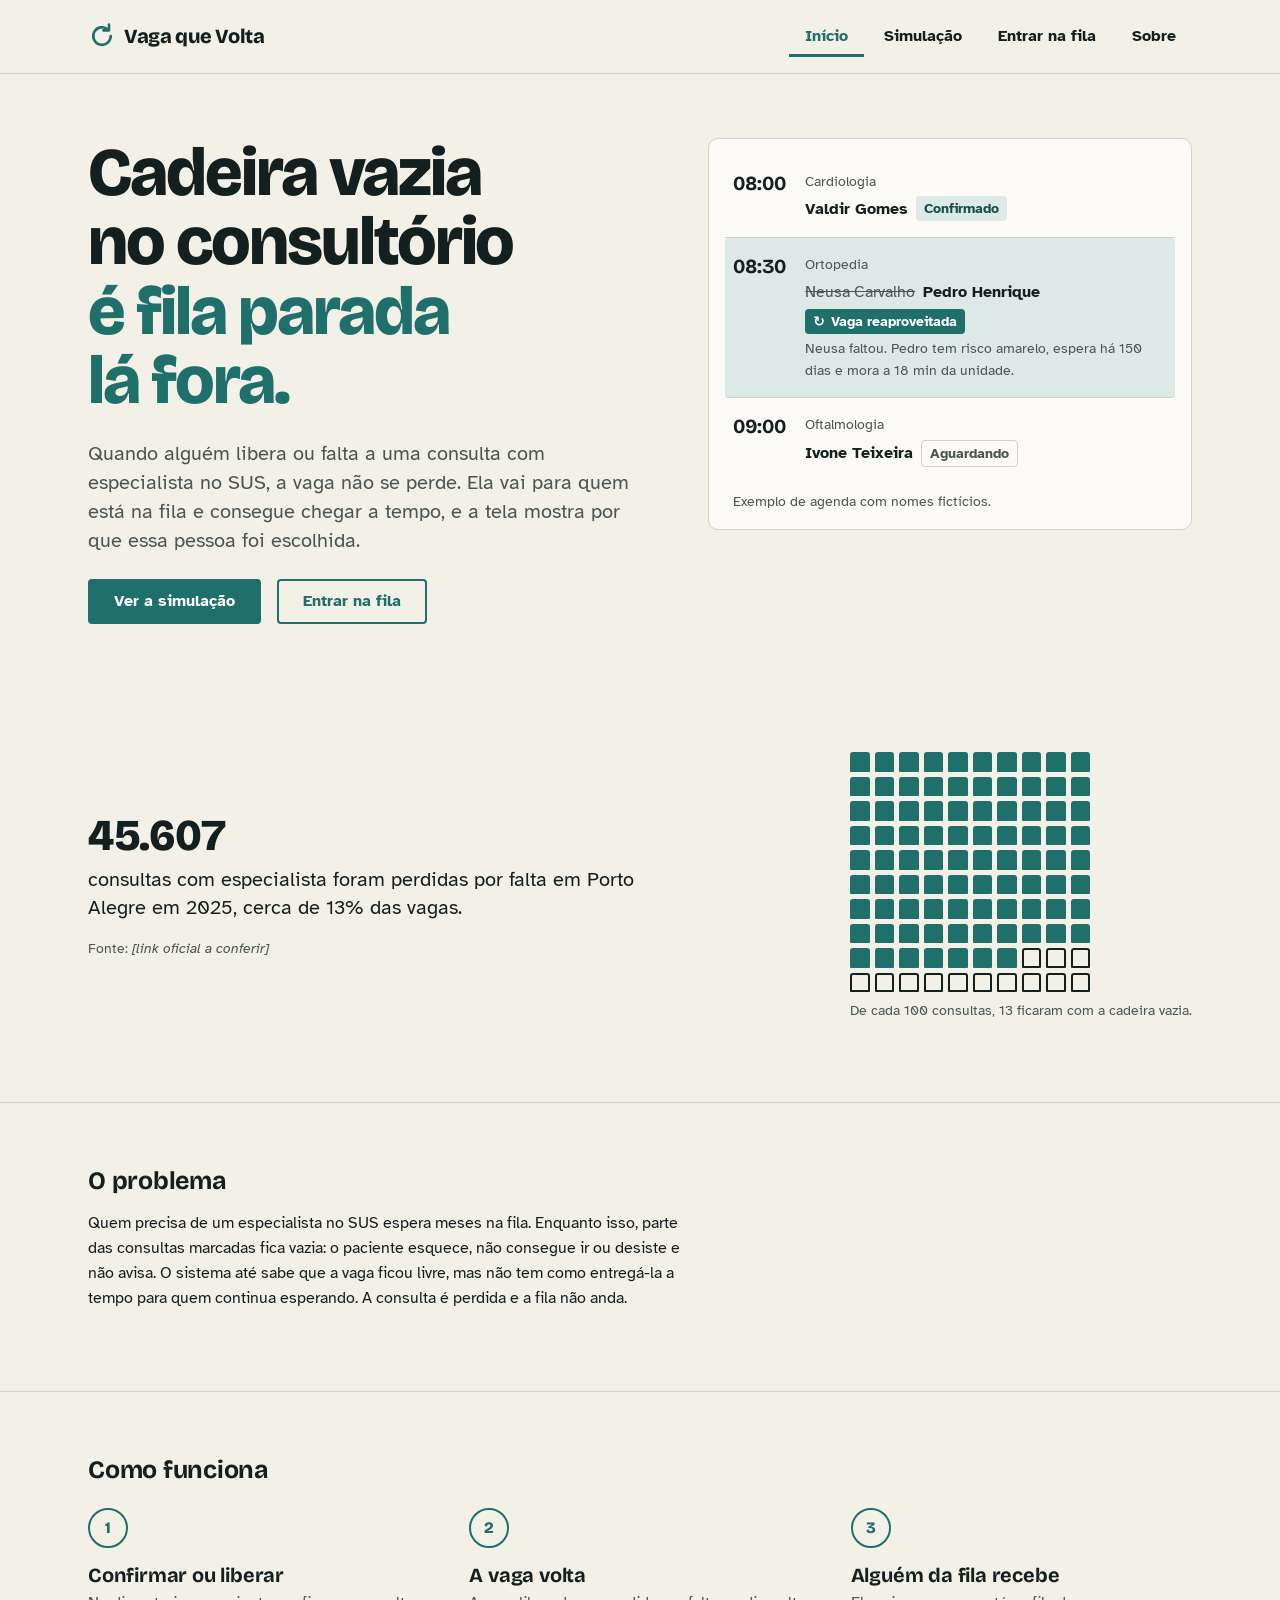
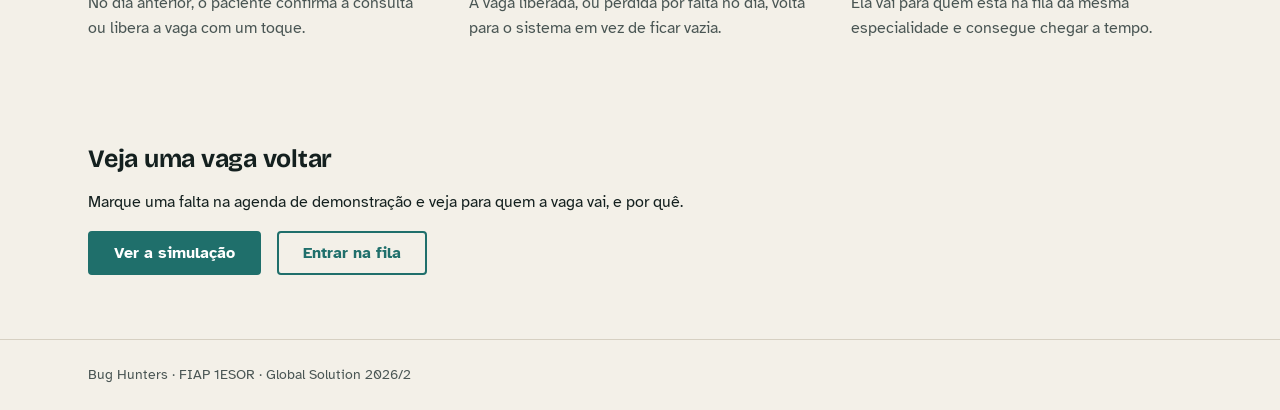
==== index.html @ 202838a9 "feat: base com 4 páginas, menu e CSS Co-Authored-By: Claude Opus 5.5 <noreply@anthropic.com>" ====
<!DOCTYPE html>
<html lang="pt-BR">
<head>
  <meta charset="UTF-8">
  <meta name="viewport" content="width=device-width, initial-scale=1">
  <title>Vaga que Volta: a consulta perdida vai para quem está na fila</title>
  <meta name="description" content="Quando um paciente do SUS libera ou falta a uma consulta com especialista, a vaga vai para quem está na fila e consegue chegar a tempo.">
  <link rel="preconnect" href="https://fonts.googleapis.com">
  <link rel="preconnect" href="https://fonts.gstatic.com" crossorigin>
  <link href="https://fonts.googleapis.com/css2?family=Atkinson+Hyperlegible:ital,wght@0,400;0,700;1,400&family=Bricolage+Grotesque:opsz,wght@12..96,700;12..96,800&display=swap" rel="stylesheet">
  <link rel="stylesheet" href="css/style.css">
</head>
<body>
  <a class="pular" href="#conteudo">Pular para o conteúdo</a>

  <header class="topo">
    <div class="container">
      <a class="marca" href="index.html">
        <svg viewBox="0 0 32 32" fill="none" stroke="currentColor" stroke-width="3" stroke-linecap="round" stroke-linejoin="round" aria-hidden="true" focusable="false"><path d="M26 16a10 10 0 1 1-3-7.1"/><path d="M24 3v6.5h-6.5"/></svg>
        Vaga que Volta
      </a>
      <nav class="menu" aria-label="Principal">
        <ul>
          <li><a href="index.html" aria-current="page">Início</a></li>
          <li><a href="simulacao.html">Simulação</a></li>
          <li><a href="fila.html">Entrar na fila</a></li>
          <li><a href="sobre.html">Sobre</a></li>
        </ul>
      </nav>
    </div>
  </header>

  <main id="conteudo">
    <section class="hero" aria-labelledby="titulo-hero">
      <div class="container">
        <div>
          <h1 class="hero-titulo" id="titulo-hero">
            <span>Cadeira vazia no consultório</span>
            <span>é fila parada lá fora.</span>
          </h1>
          <p class="hero-texto">Quando alguém libera ou falta a uma consulta com especialista no SUS, a vaga não se perde. Ela vai para quem está na fila e consegue chegar a tempo, e a tela mostra por que essa pessoa foi escolhida.</p>
          <div class="acoes">
            <a class="botao" href="simulacao.html">Ver a simulação</a>
            <a class="botao botao--secundario" href="fila.html">Entrar na fila</a>
          </div>
        </div>

        <figure class="agenda-exemplo" aria-labelledby="legenda-agenda">
          <ol>
            <li class="horario">
              <span class="horario-hora">08:00</span>
              <span class="horario-detalhe">
                <span class="horario-especialidade">Cardiologia</span>
                <span class="horario-paciente">Valdir Gomes</span>
                <span class="selo selo--confirmado">Confirmado</span>
              </span>
            </li>
            <li class="horario horario--troca">
              <span class="horario-hora">08:30</span>
              <span class="horario-detalhe">
                <span class="horario-especialidade">Ortopedia</span>
                <span class="horario-paciente horario-antes">Neusa Carvalho</span>
                <span class="horario-paciente horario-novo">Pedro Henrique</span>
                <span class="selo selo--reaproveitado"><span aria-hidden="true">↻</span> Vaga reaproveitada</span>
              </span>
              <p class="horario-motivo">Neusa faltou. Pedro tem risco amarelo, espera há 150 dias e mora a 18 min da unidade.</p>
            </li>
            <li class="horario">
              <span class="horario-hora">09:00</span>
              <span class="horario-detalhe">
                <span class="horario-especialidade">Oftalmologia</span>
                <span class="horario-paciente">Ivone Teixeira</span>
                <span class="selo selo--aguardando">Aguardando</span>
              </span>
            </li>
          </ol>
          <figcaption id="legenda-agenda">Exemplo de agenda com nomes fictícios.</figcaption>
        </figure>
      </div>
    </section>

    <section class="secao" aria-labelledby="titulo-dado">
      <div class="container dado">
        <div>
          <h2 id="titulo-dado" class="sr-only">O dado</h2>
          <p class="dado-frase">
            <span class="dado-numero">45.607</span>
            consultas com especialista foram perdidas por falta em Porto Alegre em 2025, cerca de 13% das vagas.
          </p>
          <!-- TODO (Frente 2): trocar pelo link oficial conferido -->
          <p class="dado-fonte">Fonte: <span class="placeholder">[link oficial a conferir]</span></p>
        </div>
        <div>
          <div class="cadeiras" aria-hidden="true">
            <span></span><span></span><span></span><span></span><span></span><span></span><span></span><span></span><span></span><span></span>
            <span></span><span></span><span></span><span></span><span></span><span></span><span></span><span></span><span></span><span></span>
            <span></span><span></span><span></span><span></span><span></span><span></span><span></span><span></span><span></span><span></span>
            <span></span><span></span><span></span><span></span><span></span><span></span><span></span><span></span><span></span><span></span>
            <span></span><span></span><span></span><span></span><span></span><span></span><span></span><span></span><span></span><span></span>
            <span></span><span></span><span></span><span></span><span></span><span></span><span></span><span></span><span></span><span></span>
            <span></span><span></span><span></span><span></span><span></span><span></span><span></span><span></span><span></span><span></span>
            <span></span><span></span><span></span><span></span><span></span><span></span><span></span><span></span><span></span><span></span>
            <span></span><span></span><span></span><span></span><span></span><span></span><span></span><span></span><span></span><span></span>
            <span></span><span></span><span></span><span></span><span></span><span></span><span></span><span></span><span></span><span></span>
          </div>
          <p class="cadeiras-legenda">De cada 100 consultas, 13 ficaram com a cadeira vazia.</p>
        </div>
      </div>
    </section>

    <section class="secao" aria-labelledby="titulo-problema">
      <div class="container">
        <h2 id="titulo-problema">O problema</h2>
        <!-- Texto provisório: a Frente 2 envia a versão final -->
        <p>Quem precisa de um especialista no SUS espera meses na fila. Enquanto isso, parte das consultas marcadas fica vazia: o paciente esquece, não consegue ir ou desiste e não avisa. O sistema até sabe que a vaga ficou livre, mas não tem como entregá-la a tempo para quem continua esperando. A consulta é perdida e a fila não anda.</p>
      </div>
    </section>

    <section class="secao" aria-labelledby="titulo-como">
      <div class="container">
        <h2 id="titulo-como">Como funciona</h2>
        <ol class="passos">
          <li>
            <div>
              <h3>Confirmar ou liberar</h3>
              <p>No dia anterior, o paciente confirma a consulta ou libera a vaga com um toque.</p>
            </div>
          </li>
          <li>
            <div>
              <h3>A vaga volta</h3>
              <p>A vaga liberada, ou perdida por falta no dia, volta para o sistema em vez de ficar vazia.</p>
            </div>
          </li>
          <li>
            <div>
              <h3>Alguém da fila recebe</h3>
              <p>Ela vai para quem está na fila da mesma especialidade e consegue chegar a tempo.</p>
            </div>
          </li>
        </ol>
      </div>
    </section>

    <section class="chamada-final" aria-labelledby="titulo-chamada">
      <div class="container">
        <h2 id="titulo-chamada">Veja uma vaga voltar</h2>
        <p>Marque uma falta na agenda de demonstração e veja para quem a vaga vai, e por quê.</p>
        <div class="acoes">
          <a class="botao" href="simulacao.html">Ver a simulação</a>
          <a class="botao botao--secundario" href="fila.html">Entrar na fila</a>
        </div>
      </div>
    </section>
  </main>

  <footer class="rodape">
    <div class="container">
      <p>Bug Hunters · FIAP 1ESOR · Global Solution 2026/2</p>
    </div>
  </footer>
</body>
</html>
---- css/style.css ----
/* ==========================================================
   Vaga que Volta — estilos
   Mobile-first. Pontos de quebra: 768px e 1024px.
   Paleta: creme + verde (única cor de destaque) + quase preto.
   As únicas outras cores são os selos de risco do SUS.
   ========================================================== */

/* ---------- 1. Variáveis ---------- */
:root {
  /* Cores base */
  --cor-fundo: #F3F0E8;
  --cor-superficie: #FBFAF6;
  --cor-texto: #14201F;
  --cor-texto-suave: #4A5654;
  --cor-destaque: #1F6F6B;
  --cor-destaque-escuro: #164F4C;
  --cor-destaque-claro: #DCE9E6;
  --cor-linha: #D6D0C2;
  --cor-sobre-destaque: #FFFFFF;
  --cor-foco: #14201F;
  --cor-erro: #9A2A1C;

  /* Selos de risco (texto escuro sobre fundo claro, contraste > 7:1) */
  --risco-vermelho-fundo: #F6D6D1;
  --risco-vermelho-texto: #7A1A12;
  --risco-amarelo-fundo: #F5E4A3;
  --risco-amarelo-texto: #5A4300;
  --risco-verde-fundo: #D4EAD3;
  --risco-verde-texto: #1C4F27;
  --risco-azul-fundo: #D5E3F4;
  --risco-azul-texto: #173D6C;

  /* Tipografia */
  --fonte-texto: "Atkinson Hyperlegible", "Segoe UI", system-ui, sans-serif;
  --fonte-titulo: "Bricolage Grotesque", "Segoe UI", system-ui, sans-serif;
  --escala-fonte: 1; /* 1 · 1.15 · 1.3 (painel de acessibilidade, Etapa 4) */

  --texto-p: 1rem;
  --texto-m: 1.25rem;
  --texto-g: 1.5625rem;
  --texto-gg: 2.25rem;
  --texto-hero: 2.5rem;

  /* Espaçamento e forma */
  --esp-1: 0.25rem;
  --esp-2: 0.5rem;
  --esp-3: 1rem;
  --esp-4: 1.5rem;
  --esp-5: 2.5rem;
  --esp-6: 4rem;
  --raio-p: 4px;
  --raio-m: 10px;
  --largura-max: 72rem;
  --largura-texto: 38rem;
}

/* Alto contraste (ligado pelo painel de acessibilidade na Etapa 4) */
body.alto-contraste {
  --cor-fundo: #000000;
  --cor-superficie: #000000;
  --cor-texto: #FFFFFF;
  --cor-texto-suave: #FFFFFF;
  --cor-destaque: #FFE14D;
  --cor-destaque-escuro: #FFE14D;
  --cor-destaque-claro: #000000;
  --cor-linha: #FFFFFF;
  --cor-sobre-destaque: #000000;
  --cor-foco: #FFE14D;
  --cor-erro: #FF8A7A;

  --risco-vermelho-fundo: #000000;
  --risco-vermelho-texto: #FFFFFF;
  --risco-amarelo-fundo: #000000;
  --risco-amarelo-texto: #FFFFFF;
  --risco-verde-fundo: #000000;
  --risco-verde-texto: #FFFFFF;
  --risco-azul-fundo: #000000;
  --risco-azul-texto: #FFFFFF;
}

body.alto-contraste .selo,
body.alto-contraste .cartao,
body.alto-contraste .agenda-exemplo {
  border: 2px solid var(--cor-texto);
}

/* ---------- 2. Base ---------- */
*,
*::before,
*::after {
  box-sizing: border-box;
}

html {
  font-size: calc(100% * var(--escala-fonte));
  -webkit-text-size-adjust: 100%;
}

body {
  margin: 0;
  background: var(--cor-fundo);
  color: var(--cor-texto);
  font-family: var(--fonte-texto);
  font-size: var(--texto-p);
  line-height: 1.55;
  display: flex;
  flex-direction: column;
  min-height: 100vh;
}

main {
  flex: 1;
}

h1,
h2,
h3 {
  font-family: var(--fonte-titulo);
  font-weight: 700;
  line-height: 1.15;
  letter-spacing: -0.01em;
  margin: 0 0 var(--esp-3);
  text-wrap: balance;
}

h1 {
  font-size: var(--texto-gg);
}

h2 {
  font-size: var(--texto-g);
}

h3 {
  font-size: var(--texto-m);
}

p {
  margin: 0 0 var(--esp-3);
  max-width: var(--largura-texto);
}

a {
  color: var(--cor-destaque);
  text-decoration-thickness: 1px;
  text-underline-offset: 0.18em;
}

a:hover {
  color: var(--cor-destaque-escuro);
  text-decoration-thickness: 2px;
}

img,
svg {
  max-width: 100%;
  display: block;
}

/* Foco visível em tudo que é interativo */
:focus-visible {
  outline: 3px solid var(--cor-foco);
  outline-offset: 3px;
  border-radius: var(--raio-p);
}

.sr-only {
  position: absolute;
  width: 1px;
  height: 1px;
  padding: 0;
  margin: -1px;
  overflow: hidden;
  clip: rect(0, 0, 0, 0);
  white-space: nowrap;
  border: 0;
}

.container {
  width: 100%;
  max-width: var(--largura-max);
  margin: 0 auto;
  padding: 0 var(--esp-3);
}

/* ---------- 3. Pular para o conteúdo ---------- */
.pular {
  position: absolute;
  left: var(--esp-3);
  top: -4rem;
  z-index: 100;
  background: var(--cor-texto);
  color: var(--cor-fundo);
  padding: var(--esp-2) var(--esp-3);
  border-radius: var(--raio-p);
  font-weight: 700;
}

.pular:focus {
  top: var(--esp-3);
  color: var(--cor-fundo);
}

/* ---------- 4. Cabeçalho e menu ---------- */
.topo {
  border-bottom: 1px solid var(--cor-linha);
}

.topo .container {
  display: flex;
  flex-wrap: wrap;
  align-items: center;
  justify-content: space-between;
  gap: var(--esp-2) var(--esp-4);
  padding-top: var(--esp-3);
  padding-bottom: var(--esp-3);
}

.marca {
  display: inline-flex;
  align-items: center;
  gap: var(--esp-2);
  color: var(--cor-texto);
  text-decoration: none;
  font-family: var(--fonte-titulo);
  font-weight: 800;
  font-size: var(--texto-m);
  letter-spacing: -0.02em;
}

.marca:hover {
  color: var(--cor-texto);
}

.marca svg {
  width: 1.75rem;
  height: 1.75rem;
  color: var(--cor-destaque);
}

.menu {
  width: 100%;
}

.menu ul {
  list-style: none;
  margin: 0;
  padding: 0;
  display: flex;
  flex-wrap: wrap;
  justify-content: space-between;
  gap: var(--esp-1);
}

.menu a {
  display: block;
  padding: var(--esp-2) var(--esp-1);
  border-radius: var(--raio-p);
  color: var(--cor-texto);
  text-decoration: none;
  font-weight: 700;
}

.menu a:hover {
  background: var(--cor-destaque-claro);
  color: var(--cor-texto);
}

.menu a[aria-current="page"] {
  color: var(--cor-destaque);
  box-shadow: inset 0 -3px 0 var(--cor-destaque);
  border-radius: 0;
}

/* ---------- 5. Botões ---------- */
.botao {
  display: inline-flex;
  align-items: center;
  justify-content: center;
  gap: var(--esp-2);
  min-height: 2.75rem;
  padding: var(--esp-2) var(--esp-4);
  border: 2px solid var(--cor-destaque);
  border-radius: var(--raio-p);
  background: var(--cor-destaque);
  color: var(--cor-sobre-destaque);
  font: inherit;
  font-weight: 700;
  text-decoration: none;
  cursor: pointer;
}

.botao:hover {
  background: var(--cor-destaque-escuro);
  border-color: var(--cor-destaque-escuro);
  color: var(--cor-sobre-destaque);
  text-decoration: none;
}

.botao--secundario {
  background: transparent;
  color: var(--cor-destaque);
}

.botao--secundario:hover {
  background: var(--cor-destaque-claro);
  color: var(--cor-destaque-escuro);
}

.botao--pequeno {
  min-height: 2.25rem;
  padding: var(--esp-1) var(--esp-3);
  font-size: 0.9375rem;
}

.acoes {
  display: flex;
  flex-wrap: wrap;
  gap: var(--esp-3);
}

/* ---------- 6. Selos ---------- */
.selo {
  display: inline-flex;
  align-items: center;
  gap: 0.375rem;
  padding: 0.125rem var(--esp-2);
  border-radius: var(--raio-p);
  font-size: 0.875rem;
  font-weight: 700;
  line-height: 1.5;
  white-space: nowrap;
}

/* Ícone do selo: forma diferente por risco, para não depender da cor */
.selo-icone {
  font-size: 0.75em;
  line-height: 1;
}

.selo--vermelho {
  background: var(--risco-vermelho-fundo);
  color: var(--risco-vermelho-texto);
}

.selo--amarelo {
  background: var(--risco-amarelo-fundo);
  color: var(--risco-amarelo-texto);
}

.selo--verde {
  background: var(--risco-verde-fundo);
  color: var(--risco-verde-texto);
}

.selo--azul {
  background: var(--risco-azul-fundo);
  color: var(--risco-azul-texto);
}

/* Selos de status da agenda (usam só o verde e neutros) */
.selo--aguardando {
  border: 1px solid var(--cor-linha);
  color: var(--cor-texto-suave);
}

.selo--confirmado {
  background: var(--cor-destaque-claro);
  color: var(--cor-destaque-escuro);
}

.selo--liberado {
  border: 1px dashed var(--cor-destaque);
  color: var(--cor-destaque-escuro);
}

.selo--faltou {
  background: var(--cor-texto);
  color: var(--cor-fundo);
}

.selo--reaproveitado {
  background: var(--cor-destaque);
  color: var(--cor-sobre-destaque);
}

.selo--encaixe {
  border: 1px dotted var(--cor-texto-suave);
  color: var(--cor-texto);
}

.selo--voce {
  background: var(--cor-texto);
  color: var(--cor-fundo);
}

/* ---------- 7. Seções e cartões ---------- */
.secao {
  padding: var(--esp-5) 0;
}

.secao + .secao {
  border-top: 1px solid var(--cor-linha);
}

.secao-intro {
  color: var(--cor-texto-suave);
  font-size: var(--texto-m);
  line-height: 1.45;
}

.cartao {
  background: var(--cor-superficie);
  border: 1px solid var(--cor-linha);
  border-radius: var(--raio-m);
  padding: var(--esp-4);
}

.cabecalho-pagina {
  padding: var(--esp-5) 0 var(--esp-3);
}

.cabecalho-pagina p {
  color: var(--cor-texto-suave);
  font-size: var(--texto-m);
  line-height: 1.45;
}

.aviso {
  border-left: 4px solid var(--cor-destaque);
  background: var(--cor-superficie);
  padding: var(--esp-3) var(--esp-4);
  border-radius: 0 var(--raio-p) var(--raio-p) 0;
  max-width: var(--largura-texto);
}

.aviso p:last-child {
  margin-bottom: 0;
}

.placeholder {
  color: var(--cor-texto-suave);
  font-style: italic;
}

/* ---------- 8. Início: hero ---------- */
.hero {
  padding: var(--esp-5) 0 var(--esp-6);
}

.hero .container {
  display: grid;
  gap: var(--esp-5);
}

.hero-titulo {
  font-size: var(--texto-hero);
  font-weight: 800;
  line-height: 1.02;
  letter-spacing: -0.03em;
  margin-bottom: var(--esp-4);
}

.hero-titulo span {
  display: block;
}

.hero-titulo span + span {
  color: var(--cor-destaque);
}

.hero-texto {
  font-size: var(--texto-m);
  line-height: 1.45;
  color: var(--cor-texto-suave);
  margin-bottom: var(--esp-4);
}

/* Ficha de agenda ilustrativa: o momento marcante da página */
.agenda-exemplo {
  margin: 0;
  background: var(--cor-superficie);
  border: 1px solid var(--cor-linha);
  border-radius: var(--raio-m);
  padding: var(--esp-3);
  align-self: start;
}

.agenda-exemplo ol {
  list-style: none;
  margin: 0;
  padding: 0;
}

.horario {
  display: grid;
  grid-template-columns: 3.5rem 1fr;
  gap: var(--esp-1) var(--esp-3);
  padding: var(--esp-3) var(--esp-2);
  border-bottom: 1px solid var(--cor-linha);
}

.horario:last-child {
  border-bottom: 0;
}

.horario-hora {
  font-family: var(--fonte-titulo);
  font-weight: 700;
  font-size: var(--texto-m);
  font-variant-numeric: tabular-nums;
  line-height: 1.2;
}

.horario-detalhe {
  display: flex;
  flex-wrap: wrap;
  align-items: center;
  gap: var(--esp-1) var(--esp-2);
}

.horario-especialidade {
  width: 100%;
  font-size: 0.875rem;
  color: var(--cor-texto-suave);
}

.horario-paciente {
  font-weight: 700;
}

.horario--troca {
  background: var(--cor-destaque-claro);
  border-radius: var(--raio-p);
}

.horario--troca .horario-antes {
  text-decoration: line-through;
  color: var(--cor-texto-suave);
  font-weight: 400;
}

.horario-motivo {
  grid-column: 2;
  font-size: 0.875rem;
  color: var(--cor-texto-suave);
  margin: 0;
}

.agenda-exemplo figcaption {
  font-size: 0.875rem;
  color: var(--cor-texto-suave);
  padding: var(--esp-2) var(--esp-2) 0;
}

/* Animação única: a vaga perdida volta para alguém da fila */
@media (prefers-reduced-motion: no-preference) {
  .horario--troca {
    animation: vaga-volta 900ms 900ms both cubic-bezier(0.2, 0.7, 0.2, 1);
  }

  .horario--troca .horario-novo,
  .horario--troca .horario-motivo,
  .horario--troca .selo--reaproveitado {
    animation: aparece 500ms 1500ms both ease-out;
  }
}

@keyframes vaga-volta {
  from {
    background: transparent;
  }
  to {
    background: var(--cor-destaque-claro);
  }
}

@keyframes aparece {
  from {
    opacity: 0;
    transform: translateY(4px);
  }
  to {
    opacity: 1;
    transform: none;
  }
}

/* ---------- 9. Início: o dado ---------- */
.dado {
  display: grid;
  gap: var(--esp-4);
  align-items: center;
}

.dado-numero {
  font-family: var(--fonte-titulo);
  font-weight: 800;
  font-size: var(--texto-gg);
  line-height: 1;
  letter-spacing: -0.03em;
  font-variant-numeric: tabular-nums;
  display: block;
  margin-bottom: var(--esp-2);
}

.dado-frase {
  font-size: var(--texto-m);
  line-height: 1.4;
}

.dado-fonte {
  font-size: 0.875rem;
  color: var(--cor-texto-suave);
}

/* 100 cadeiras; as 13 últimas ficam vazias (13%) */
.cadeiras {
  display: grid;
  grid-template-columns: repeat(10, 1fr);
  gap: 5px;
  max-width: 17rem;
}

.cadeiras span {
  aspect-ratio: 1;
  border-radius: 3px 3px 1px 1px;
  background: var(--cor-destaque);
}

.cadeiras span:nth-child(n + 88) {
  background: transparent;
  border: 2px solid var(--cor-texto);
}

.cadeiras-legenda {
  font-size: 0.875rem;
  color: var(--cor-texto-suave);
  margin-top: var(--esp-2);
}

/* ---------- 10. Início: como funciona ---------- */
.passos {
  list-style: none;
  counter-reset: passo;
  margin: var(--esp-4) 0 0;
  padding: 0;
  display: grid;
  gap: var(--esp-4);
}

.passos li {
  counter-increment: passo;
  display: grid;
  grid-template-columns: 2.5rem 1fr;
  gap: var(--esp-3);
  align-items: start;
}

.passos li::before {
  content: counter(passo);
  display: grid;
  place-items: center;
  width: 2.5rem;
  height: 2.5rem;
  border: 2px solid var(--cor-destaque);
  border-radius: 50%;
  font-family: var(--fonte-titulo);
  font-weight: 800;
  color: var(--cor-destaque);
}

.passos h3 {
  margin-bottom: var(--esp-1);
  padding-top: 0.35rem;
}

.passos p {
  margin: 0;
  color: var(--cor-texto-suave);
}

.chamada-final {
  padding: var(--esp-5) 0 var(--esp-6);
}

/* ---------- 11. Simulação (base para a Etapa 2) ---------- */
.simulacao-layout {
  display: grid;
  gap: var(--esp-5);
}

.grade-agenda {
  display: grid;
  gap: var(--esp-3);
  grid-template-columns: 1fr;
}

/* ---------- 12. Formulário (base para a Etapa 3) ---------- */
.formulario {
  display: grid;
  gap: var(--esp-4);
  max-width: var(--largura-texto);
}

.campo {
  display: grid;
  gap: var(--esp-1);
}

.campo label,
.campo legend {
  font-weight: 700;
}

.campo input[type="text"],
.campo input[type="tel"],
.campo select {
  font: inherit;
  color: var(--cor-texto);
  background: var(--cor-superficie);
  border: 2px solid var(--cor-texto-suave);
  border-radius: var(--raio-p);
  padding: var(--esp-2) var(--esp-3);
  min-height: 2.75rem;
  width: 100%;
}

.campo [aria-invalid="true"] {
  border-color: var(--cor-erro);
}

.erro {
  color: var(--cor-erro);
  font-weight: 700;
  font-size: 0.9375rem;
  margin: 0;
}

.erro:empty {
  display: none;
}

/* ---------- 13. Sobre ---------- */
.sobre-secoes {
  display: grid;
  gap: 0;
}

.equipe {
  list-style: none;
  margin: 0;
  padding: 0;
  display: grid;
  gap: var(--esp-2);
}

.equipe li {
  display: flex;
  justify-content: space-between;
  gap: var(--esp-3);
  padding: var(--esp-2) 0;
  border-bottom: 1px solid var(--cor-linha);
  max-width: var(--largura-texto);
}

.lista-simples {
  margin: 0;
  padding-left: 1.25rem;
  max-width: var(--largura-texto);
}

.lista-simples li + li {
  margin-top: var(--esp-2);
}

/* ---------- 14. Rodapé ---------- */
.rodape {
  border-top: 1px solid var(--cor-linha);
  padding: var(--esp-4) 0;
  font-size: 0.875rem;
  color: var(--cor-texto-suave);
}

.rodape p {
  margin: 0;
}

/* ---------- 15. Tablet: 768px ---------- */
@media (min-width: 768px) {
  :root {
    --texto-gg: 2.75rem;
    --texto-hero: 3.5rem;
  }

  .container {
    padding: 0 var(--esp-4);
  }

  .menu {
    width: auto;
  }

  .menu a {
    padding: var(--esp-2) var(--esp-3);
  }

  .secao {
    padding: var(--esp-6) 0;
  }

  .dado {
    grid-template-columns: 1fr auto;
    gap: var(--esp-5);
  }

  .cadeiras {
    width: 15rem;
  }

  .passos {
    grid-template-columns: repeat(3, 1fr);
    gap: var(--esp-5);
  }

  .passos li {
    grid-template-columns: 1fr;
  }

  .passos h3 {
    padding-top: 0;
  }

  .grade-agenda {
    grid-template-columns: repeat(2, 1fr);
  }
}

/* ---------- 16. Desktop: 1024px ---------- */
@media (min-width: 1024px) {
  :root {
    --texto-hero: 4.25rem;
  }

  .hero {
    padding: var(--esp-6) 0;
  }

  .hero .container {
    grid-template-columns: 1.15fr 1fr;
    align-items: center;
    gap: var(--esp-6);
  }

  .simulacao-layout {
    grid-template-columns: 1fr 20rem;
    align-items: start;
  }

  .grade-agenda {
    grid-template-columns: repeat(3, 1fr);
  }
}
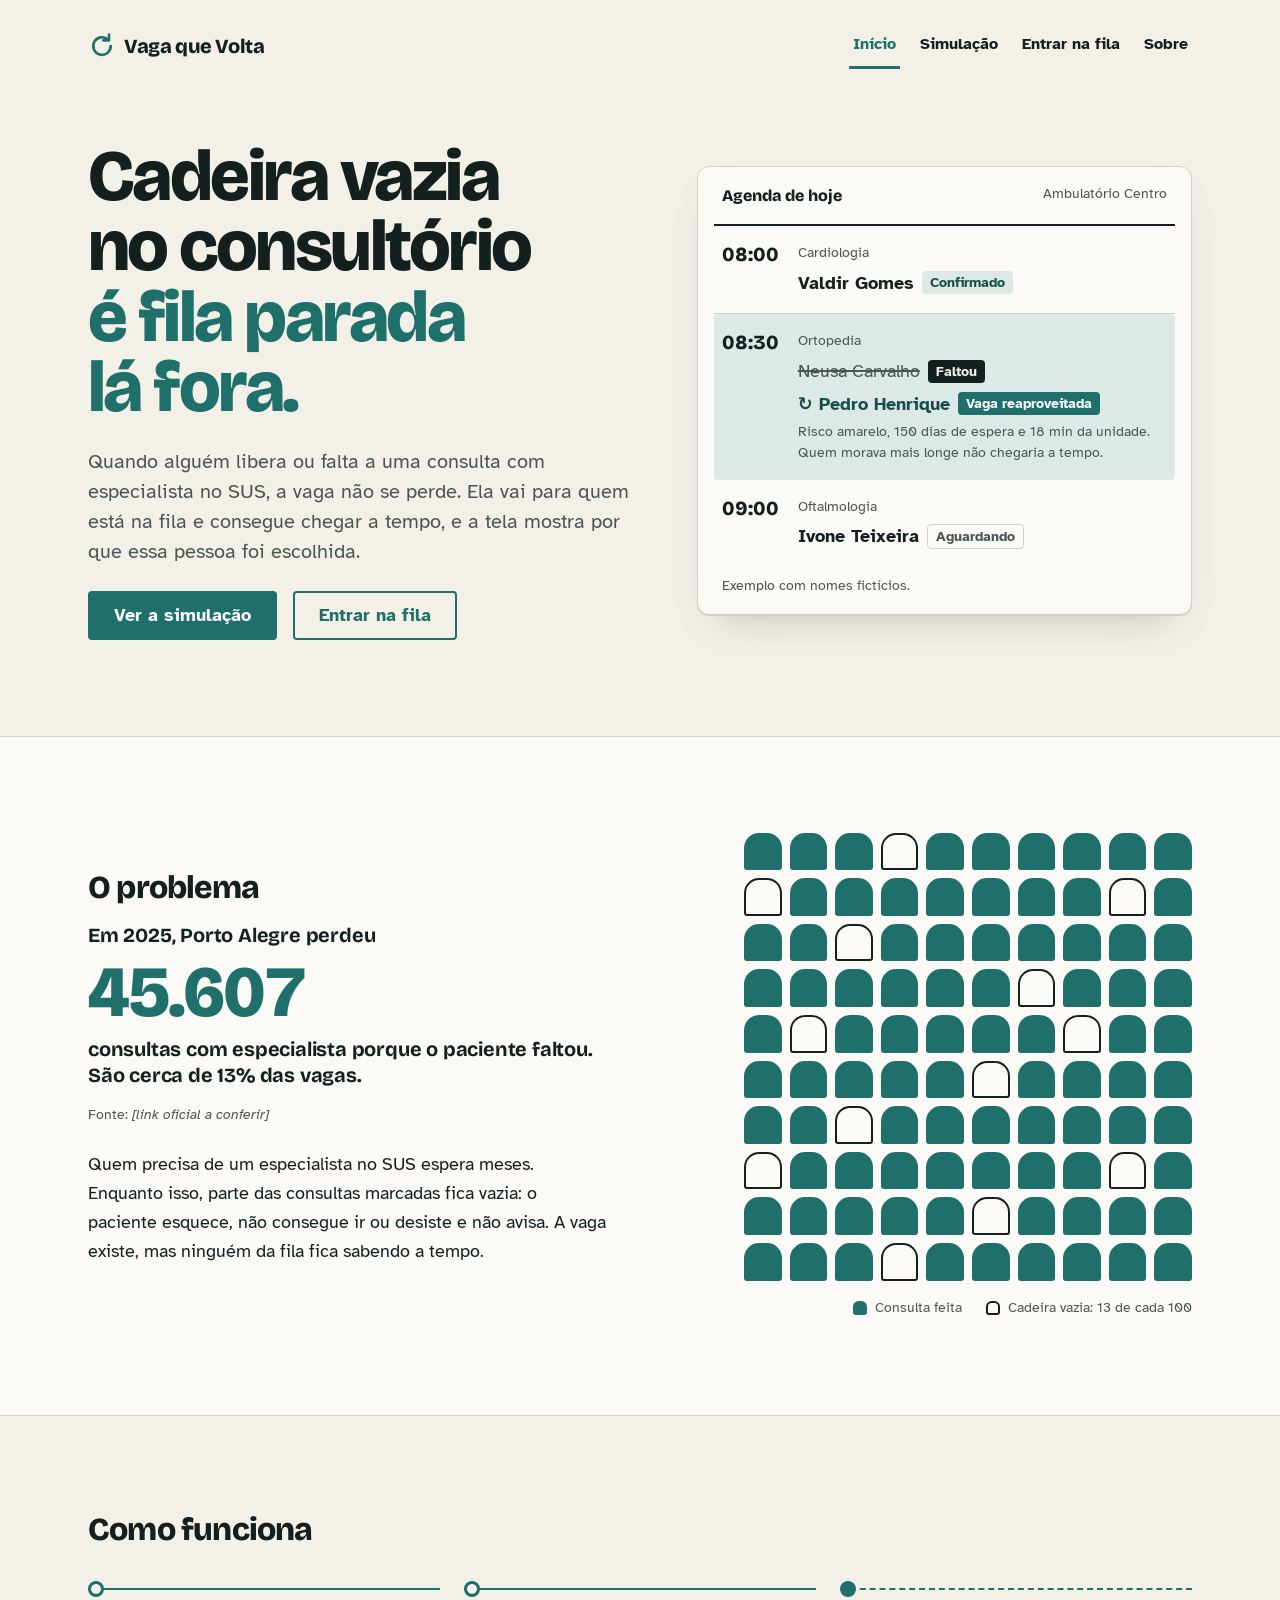
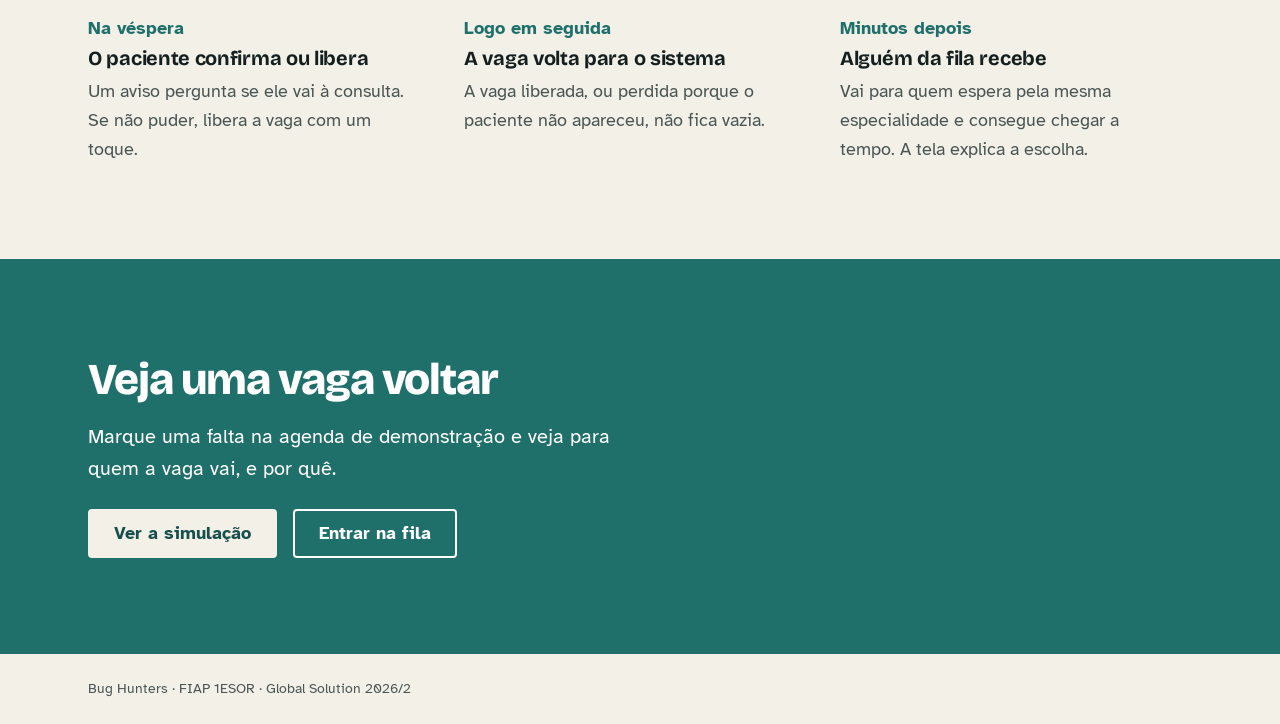
==== commit 7f6b8628: "style: redesenho do Início (agenda animada, sala de espera, linha do tempo) Co-Authored-By: Claude O" ====
--- a/index.html
+++ b/index.html
@@ -33,7 +33,7 @@
   <main id="conteudo">
     <section class="hero" aria-labelledby="titulo-hero">
       <div class="container">
-        <div>
+        <div class="hero-texto-bloco">
           <h1 class="hero-titulo" id="titulo-hero">
             <span>Cadeira vazia no consultório</span>
             <span>é fila parada lá fora.</span>
@@ -46,97 +46,102 @@
         </div>
 
         <figure class="agenda-exemplo" aria-labelledby="legenda-agenda">
+          <div class="agenda-exemplo-topo">
+            <span class="agenda-exemplo-titulo">Agenda de hoje</span>
+            <span>Ambulatório Centro</span>
+          </div>
           <ol>
             <li class="horario">
               <span class="horario-hora">08:00</span>
               <span class="horario-detalhe">
                 <span class="horario-especialidade">Cardiologia</span>
-                <span class="horario-paciente">Valdir Gomes</span>
-                <span class="selo selo--confirmado">Confirmado</span>
+                <span class="horario-linha">
+                  <span class="horario-paciente">Valdir Gomes</span>
+                  <span class="selo selo--confirmado">Confirmado</span>
+                </span>
               </span>
             </li>
             <li class="horario horario--troca">
               <span class="horario-hora">08:30</span>
               <span class="horario-detalhe">
                 <span class="horario-especialidade">Ortopedia</span>
-                <span class="horario-paciente horario-antes">Neusa Carvalho</span>
-                <span class="horario-paciente horario-novo">Pedro Henrique</span>
-                <span class="selo selo--reaproveitado"><span aria-hidden="true">↻</span> Vaga reaproveitada</span>
+                <span class="horario-linha horario-antes">
+                  <span class="horario-paciente">Neusa Carvalho</span>
+                  <span class="selo selo--faltou">Faltou</span>
+                </span>
+                <span class="horario-linha horario-depois">
+                  <span class="horario-paciente"><span aria-hidden="true">↻ </span>Pedro Henrique</span>
+                  <span class="selo selo--reaproveitado">Vaga reaproveitada</span>
+                </span>
+                <span class="horario-motivo">Risco amarelo, 150 dias de espera e 18 min da unidade. Quem morava mais longe não chegaria a tempo.</span>
               </span>
-              <p class="horario-motivo">Neusa faltou. Pedro tem risco amarelo, espera há 150 dias e mora a 18 min da unidade.</p>
             </li>
             <li class="horario">
               <span class="horario-hora">09:00</span>
               <span class="horario-detalhe">
                 <span class="horario-especialidade">Oftalmologia</span>
-                <span class="horario-paciente">Ivone Teixeira</span>
-                <span class="selo selo--aguardando">Aguardando</span>
+                <span class="horario-linha">
+                  <span class="horario-paciente">Ivone Teixeira</span>
+                  <span class="selo selo--aguardando">Aguardando</span>
+                </span>
               </span>
             </li>
           </ol>
-          <figcaption id="legenda-agenda">Exemplo de agenda com nomes fictícios.</figcaption>
+          <figcaption id="legenda-agenda">Exemplo com nomes fictícios.</figcaption>
         </figure>
       </div>
     </section>
 
-    <section class="secao" aria-labelledby="titulo-dado">
-      <div class="container dado">
-        <div>
-          <h2 id="titulo-dado" class="sr-only">O dado</h2>
-          <p class="dado-frase">
-            <span class="dado-numero">45.607</span>
-            consultas com especialista foram perdidas por falta em Porto Alegre em 2025, cerca de 13% das vagas.
-          </p>
+    <section class="problema" aria-labelledby="titulo-problema">
+      <div class="container">
+        <div class="problema-texto">
+          <h2 id="titulo-problema">O problema</h2>
+          <p class="dado-frase">Em 2025, Porto Alegre perdeu <strong class="dado-numero">45.607</strong> consultas com especialista porque o paciente faltou. São cerca de 13% das vagas.</p>
           <!-- TODO (Frente 2): trocar pelo link oficial conferido -->
           <p class="dado-fonte">Fonte: <span class="placeholder">[link oficial a conferir]</span></p>
+          <!-- Texto provisório: a Frente 2 envia a versão final -->
+          <p>Quem precisa de um especialista no SUS espera meses. Enquanto isso, parte das consultas marcadas fica vazia: o paciente esquece, não consegue ir ou desiste e não avisa. A vaga existe, mas ninguém da fila fica sabendo a tempo.</p>
         </div>
-        <div>
+
+        <figure class="sala" aria-labelledby="legenda-sala">
           <div class="cadeiras" aria-hidden="true">
-            <span></span><span></span><span></span><span></span><span></span><span></span><span></span><span></span><span></span><span></span>
-            <span></span><span></span><span></span><span></span><span></span><span></span><span></span><span></span><span></span><span></span>
-            <span></span><span></span><span></span><span></span><span></span><span></span><span></span><span></span><span></span><span></span>
-            <span></span><span></span><span></span><span></span><span></span><span></span><span></span><span></span><span></span><span></span>
-            <span></span><span></span><span></span><span></span><span></span><span></span><span></span><span></span><span></span><span></span>
-            <span></span><span></span><span></span><span></span><span></span><span></span><span></span><span></span><span></span><span></span>
-            <span></span><span></span><span></span><span></span><span></span><span></span><span></span><span></span><span></span><span></span>
-            <span></span><span></span><span></span><span></span><span></span><span></span><span></span><span></span><span></span><span></span>
-            <span></span><span></span><span></span><span></span><span></span><span></span><span></span><span></span><span></span><span></span>
-            <span></span><span></span><span></span><span></span><span></span><span></span><span></span><span></span><span></span><span></span>
+            <span></span><span></span><span></span><span class="vazia"></span><span></span><span></span><span></span><span></span><span></span><span></span>
+            <span class="vazia"></span><span></span><span></span><span></span><span></span><span></span><span></span><span></span><span class="vazia"></span><span></span>
+            <span></span><span></span><span class="vazia"></span><span></span><span></span><span></span><span></span><span></span><span></span><span></span>
+            <span></span><span></span><span></span><span></span><span></span><span></span><span class="vazia"></span><span></span><span></span><span></span>
+            <span></span><span class="vazia"></span><span></span><span></span><span></span><span></span><span></span><span class="vazia"></span><span></span><span></span>
+            <span></span><span></span><span></span><span></span><span></span><span class="vazia"></span><span></span><span></span><span></span><span></span>
+            <span></span><span></span><span class="vazia"></span><span></span><span></span><span></span><span></span><span></span><span></span><span></span>
+            <span class="vazia"></span><span></span><span></span><span></span><span></span><span></span><span></span><span></span><span class="vazia"></span><span></span>
+            <span></span><span></span><span></span><span></span><span></span><span class="vazia"></span><span></span><span></span><span></span><span></span>
+            <span></span><span></span><span></span><span class="vazia"></span><span></span><span></span><span></span><span></span><span></span><span></span>
           </div>
-          <p class="cadeiras-legenda">De cada 100 consultas, 13 ficaram com a cadeira vazia.</p>
-        </div>
+          <figcaption id="legenda-sala" class="sala-legenda">
+            <span class="sala-chave"><span class="chave chave--ocupada" aria-hidden="true"></span>Consulta feita</span>
+            <span class="sala-chave"><span class="chave chave--vazia" aria-hidden="true"></span>Cadeira vazia: 13 de cada 100</span>
+          </figcaption>
+        </figure>
       </div>
     </section>
 
-    <section class="secao" aria-labelledby="titulo-problema">
-      <div class="container">
-        <h2 id="titulo-problema">O problema</h2>
-        <!-- Texto provisório: a Frente 2 envia a versão final -->
-        <p>Quem precisa de um especialista no SUS espera meses na fila. Enquanto isso, parte das consultas marcadas fica vazia: o paciente esquece, não consegue ir ou desiste e não avisa. O sistema até sabe que a vaga ficou livre, mas não tem como entregá-la a tempo para quem continua esperando. A consulta é perdida e a fila não anda.</p>
-      </div>
-    </section>
-
-    <section class="secao" aria-labelledby="titulo-como">
+    <section class="como" aria-labelledby="titulo-como">
       <div class="container">
         <h2 id="titulo-como">Como funciona</h2>
         <ol class="passos">
           <li>
-            <div>
-              <h3>Confirmar ou liberar</h3>
-              <p>No dia anterior, o paciente confirma a consulta ou libera a vaga com um toque.</p>
-            </div>
+            <p class="passo-quando">Na véspera</p>
+            <h3>O paciente confirma ou libera</h3>
+            <p>Um aviso pergunta se ele vai à consulta. Se não puder, libera a vaga com um toque.</p>
           </li>
           <li>
-            <div>
-              <h3>A vaga volta</h3>
-              <p>A vaga liberada, ou perdida por falta no dia, volta para o sistema em vez de ficar vazia.</p>
-            </div>
+            <p class="passo-quando">Logo em seguida</p>
+            <h3>A vaga volta para o sistema</h3>
+            <p>A vaga liberada, ou perdida porque o paciente não apareceu, não fica vazia.</p>
           </li>
           <li>
-            <div>
-              <h3>Alguém da fila recebe</h3>
-              <p>Ela vai para quem está na fila da mesma especialidade e consegue chegar a tempo.</p>
-            </div>
+            <p class="passo-quando">Minutos depois</p>
+            <h3>Alguém da fila recebe</h3>
+            <p>Vai para quem espera pela mesma especialidade e consegue chegar a tempo. A tela explica a escolha.</p>
           </li>
         </ol>
       </div>
@@ -147,8 +152,8 @@
         <h2 id="titulo-chamada">Veja uma vaga voltar</h2>
         <p>Marque uma falta na agenda de demonstração e veja para quem a vaga vai, e por quê.</p>
         <div class="acoes">
-          <a class="botao" href="simulacao.html">Ver a simulação</a>
-          <a class="botao botao--secundario" href="fila.html">Entrar na fila</a>
+          <a class="botao botao--invertido" href="simulacao.html">Ver a simulação</a>
+          <a class="botao botao--contorno-claro" href="fila.html">Entrar na fila</a>
         </div>
       </div>
     </section>
--- a/css/style.css
+++ b/css/style.css
@@ -35,9 +35,10 @@
   --fonte-titulo: "Bricolage Grotesque", "Segoe UI", system-ui, sans-serif;
   --escala-fonte: 1; /* 1 · 1.15 · 1.3 (painel de acessibilidade, Etapa 4) */
 
-  --texto-p: 1rem;
+  --texto-pp: 0.875rem;
+  --texto-p: 1.0625rem;
   --texto-m: 1.25rem;
-  --texto-g: 1.5625rem;
+  --texto-g: 1.75rem;
   --texto-gg: 2.25rem;
   --texto-hero: 2.5rem;
 
@@ -48,10 +49,11 @@
   --esp-4: 1.5rem;
   --esp-5: 2.5rem;
   --esp-6: 4rem;
+  --esp-7: 6rem;
   --raio-p: 4px;
-  --raio-m: 10px;
+  --raio-m: 12px;
   --largura-max: 72rem;
-  --largura-texto: 38rem;
+  --largura-texto: 36rem;
 }
 
 /* Alto contraste (ligado pelo painel de acessibilidade na Etapa 4) */
@@ -102,7 +104,7 @@
   color: var(--cor-texto);
   font-family: var(--fonte-texto);
   font-size: var(--texto-p);
-  line-height: 1.55;
+  line-height: 1.6;
   display: flex;
   flex-direction: column;
   min-height: 100vh;
@@ -117,18 +119,22 @@
 h3 {
   font-family: var(--fonte-titulo);
   font-weight: 700;
-  line-height: 1.15;
-  letter-spacing: -0.01em;
+  line-height: 1.12;
+  letter-spacing: -0.015em;
   margin: 0 0 var(--esp-3);
   text-wrap: balance;
 }
 
 h1 {
   font-size: var(--texto-gg);
+  font-weight: 800;
+  letter-spacing: -0.03em;
 }
 
 h2 {
   font-size: var(--texto-g);
+  font-weight: 800;
+  letter-spacing: -0.025em;
 }
 
 h3 {
@@ -202,10 +208,6 @@
 }
 
 /* ---------- 4. Cabeçalho e menu ---------- */
-.topo {
-  border-bottom: 1px solid var(--cor-linha);
-}
-
 .topo .container {
   display: flex;
   flex-wrap: wrap;
@@ -213,7 +215,7 @@
   justify-content: space-between;
   gap: var(--esp-2) var(--esp-4);
   padding-top: var(--esp-3);
-  padding-bottom: var(--esp-3);
+  padding-bottom: var(--esp-2);
 }
 
 .marca {
@@ -255,21 +257,21 @@
 .menu a {
   display: block;
   padding: var(--esp-2) var(--esp-1);
-  border-radius: var(--raio-p);
   color: var(--cor-texto);
   text-decoration: none;
   font-weight: 700;
+  font-size: 1rem;
+  border-bottom: 3px solid transparent;
 }
 
 .menu a:hover {
-  background: var(--cor-destaque-claro);
+  border-bottom-color: var(--cor-linha);
   color: var(--cor-texto);
 }
 
 .menu a[aria-current="page"] {
   color: var(--cor-destaque);
-  box-shadow: inset 0 -3px 0 var(--cor-destaque);
-  border-radius: 0;
+  border-bottom-color: var(--cor-destaque);
 }
 
 /* ---------- 5. Botões ---------- */
@@ -278,7 +280,7 @@
   align-items: center;
   justify-content: center;
   gap: var(--esp-2);
-  min-height: 2.75rem;
+  min-height: 3rem;
   padding: var(--esp-2) var(--esp-4);
   border: 2px solid var(--cor-destaque);
   border-radius: var(--raio-p);
@@ -307,6 +309,30 @@
   color: var(--cor-destaque-escuro);
 }
 
+/* Botões sobre a faixa verde */
+.botao--invertido {
+  background: var(--cor-fundo);
+  border-color: var(--cor-fundo);
+  color: var(--cor-destaque-escuro);
+}
+
+.botao--invertido:hover {
+  background: var(--cor-superficie);
+  border-color: var(--cor-superficie);
+  color: var(--cor-texto);
+}
+
+.botao--contorno-claro {
+  background: transparent;
+  border-color: var(--cor-sobre-destaque);
+  color: var(--cor-sobre-destaque);
+}
+
+.botao--contorno-claro:hover {
+  background: var(--cor-destaque-escuro);
+  border-color: var(--cor-sobre-destaque);
+}
+
 .botao--pequeno {
   min-height: 2.25rem;
   padding: var(--esp-1) var(--esp-3);
@@ -324,9 +350,9 @@
   display: inline-flex;
   align-items: center;
   gap: 0.375rem;
-  padding: 0.125rem var(--esp-2);
+  padding: 0.0625rem var(--esp-2);
   border-radius: var(--raio-p);
-  font-size: 0.875rem;
+  font-size: var(--texto-pp);
   font-weight: 700;
   line-height: 1.5;
   white-space: nowrap;
@@ -394,19 +420,9 @@
   color: var(--cor-fundo);
 }
 
-/* ---------- 7. Seções e cartões ---------- */
+/* ---------- 7. Peças comuns das páginas internas ---------- */
 .secao {
   padding: var(--esp-5) 0;
-}
-
-.secao + .secao {
-  border-top: 1px solid var(--cor-linha);
-}
-
-.secao-intro {
-  color: var(--cor-texto-suave);
-  font-size: var(--texto-m);
-  line-height: 1.45;
 }
 
 .cartao {
@@ -417,13 +433,24 @@
 }
 
 .cabecalho-pagina {
-  padding: var(--esp-5) 0 var(--esp-3);
+  padding: var(--esp-5) 0 var(--esp-4);
+  border-bottom: 2px solid var(--cor-texto);
+  margin-bottom: var(--esp-2);
+}
+
+.cabecalho-pagina h1 {
+  font-size: var(--texto-hero);
+  line-height: 1.02;
 }
 
 .cabecalho-pagina p {
   color: var(--cor-texto-suave);
   font-size: var(--texto-m);
   line-height: 1.45;
+}
+
+.cabecalho-pagina p:last-child {
+  margin-bottom: 0;
 }
 
 .aviso {
@@ -432,6 +459,7 @@
   padding: var(--esp-3) var(--esp-4);
   border-radius: 0 var(--raio-p) var(--raio-p) 0;
   max-width: var(--largura-texto);
+  margin-top: var(--esp-4);
 }
 
 .aviso p:last-child {
@@ -456,8 +484,8 @@
 .hero-titulo {
   font-size: var(--texto-hero);
   font-weight: 800;
-  line-height: 1.02;
-  letter-spacing: -0.03em;
+  line-height: 0.98;
+  letter-spacing: -0.035em;
   margin-bottom: var(--esp-4);
 }
 
@@ -471,19 +499,36 @@
 
 .hero-texto {
   font-size: var(--texto-m);
-  line-height: 1.45;
+  line-height: 1.5;
   color: var(--cor-texto-suave);
   margin-bottom: var(--esp-4);
 }
 
-/* Ficha de agenda ilustrativa: o momento marcante da página */
+/* Ficha de agenda: o momento marcante da página */
 .agenda-exemplo {
   margin: 0;
   background: var(--cor-superficie);
   border: 1px solid var(--cor-linha);
   border-radius: var(--raio-m);
-  padding: var(--esp-3);
-  align-self: start;
+  padding: var(--esp-2) var(--esp-3) var(--esp-3);
+  box-shadow: 0 1px 0 var(--cor-linha), 0 18px 40px -24px rgba(20, 32, 31, 0.35);
+}
+
+.agenda-exemplo-topo {
+  display: flex;
+  justify-content: space-between;
+  gap: var(--esp-3);
+  padding: var(--esp-2) var(--esp-2) var(--esp-3);
+  border-bottom: 2px solid var(--cor-texto);
+  font-size: var(--texto-pp);
+  color: var(--cor-texto-suave);
+}
+
+.agenda-exemplo-titulo {
+  font-family: var(--fonte-titulo);
+  font-weight: 800;
+  font-size: 1rem;
+  color: var(--cor-texto);
 }
 
 .agenda-exemplo ol {
@@ -494,8 +539,8 @@
 
 .horario {
   display: grid;
-  grid-template-columns: 3.5rem 1fr;
-  gap: var(--esp-1) var(--esp-3);
+  grid-template-columns: 3.75rem 1fr;
+  gap: var(--esp-3);
   padding: var(--esp-3) var(--esp-2);
   border-bottom: 1px solid var(--cor-linha);
 }
@@ -506,25 +551,29 @@
 
 .horario-hora {
   font-family: var(--fonte-titulo);
-  font-weight: 700;
+  font-weight: 800;
   font-size: var(--texto-m);
   font-variant-numeric: tabular-nums;
-  line-height: 1.2;
+  line-height: 1.25;
 }
 
 .horario-detalhe {
+  display: grid;
+  gap: var(--esp-1);
+}
+
+.horario-especialidade {
+  font-size: var(--texto-pp);
+  color: var(--cor-texto-suave);
+}
+
+.horario-linha {
   display: flex;
   flex-wrap: wrap;
   align-items: center;
   gap: var(--esp-1) var(--esp-2);
 }
 
-.horario-especialidade {
-  width: 100%;
-  font-size: 0.875rem;
-  color: var(--cor-texto-suave);
-}
-
 .horario-paciente {
   font-weight: 700;
 }
@@ -532,37 +581,51 @@
 .horario--troca {
   background: var(--cor-destaque-claro);
   border-radius: var(--raio-p);
-}
-
-.horario--troca .horario-antes {
+  border-bottom-color: transparent;
+}
+
+.horario-antes .horario-paciente {
   text-decoration: line-through;
+  text-decoration-thickness: 2px;
   color: var(--cor-texto-suave);
   font-weight: 400;
 }
 
+.horario-depois .horario-paciente {
+  color: var(--cor-destaque-escuro);
+  font-size: 1.125rem;
+}
+
 .horario-motivo {
-  grid-column: 2;
-  font-size: 0.875rem;
-  color: var(--cor-texto-suave);
-  margin: 0;
+  font-size: var(--texto-pp);
+  line-height: 1.45;
+  color: var(--cor-texto-suave);
 }
 
 .agenda-exemplo figcaption {
-  font-size: 0.875rem;
+  font-size: var(--texto-pp);
   color: var(--cor-texto-suave);
   padding: var(--esp-2) var(--esp-2) 0;
 }
 
-/* Animação única: a vaga perdida volta para alguém da fila */
+/* Animação única: primeiro a falta, depois a vaga volta para alguém da fila.
+   Quem prefere menos movimento vê direto o estado final. */
 @media (prefers-reduced-motion: no-preference) {
   .horario--troca {
-    animation: vaga-volta 900ms 900ms both cubic-bezier(0.2, 0.7, 0.2, 1);
-  }
-
-  .horario--troca .horario-novo,
-  .horario--troca .horario-motivo,
-  .horario--troca .selo--reaproveitado {
-    animation: aparece 500ms 1500ms both ease-out;
+    animation: vaga-volta 700ms 1600ms both ease-out;
+  }
+
+  .horario-antes .horario-paciente {
+    animation: risca 500ms 1300ms both ease-out;
+  }
+
+  .horario-depois,
+  .horario-motivo {
+    animation: aparece 600ms 2000ms both cubic-bezier(0.2, 0.7, 0.2, 1);
+  }
+
+  .horario-motivo {
+    animation-delay: 2300ms;
   }
 }
 
@@ -575,10 +638,21 @@
   }
 }
 
+@keyframes risca {
+  from {
+    text-decoration-color: transparent;
+    color: var(--cor-texto);
+    font-weight: 700;
+  }
+  to {
+    text-decoration-color: currentColor;
+  }
+}
+
 @keyframes aparece {
   from {
     opacity: 0;
-    transform: translateY(4px);
+    transform: translateY(6px);
   }
   to {
     opacity: 1;
@@ -586,108 +660,171 @@
   }
 }
 
-/* ---------- 9. Início: o dado ---------- */
-.dado {
+/* ---------- 9. Início: o problema e a sala de espera ---------- */
+.problema {
+  background: var(--cor-superficie);
+  border-top: 1px solid var(--cor-linha);
+  border-bottom: 1px solid var(--cor-linha);
+  padding: var(--esp-6) 0;
+}
+
+.problema .container {
   display: grid;
-  gap: var(--esp-4);
-  align-items: center;
+  gap: var(--esp-5);
+}
+
+.dado-frase {
+  font-family: var(--fonte-titulo);
+  font-weight: 700;
+  font-size: var(--texto-m);
+  line-height: 1.3;
+  letter-spacing: -0.01em;
 }
 
 .dado-numero {
-  font-family: var(--fonte-titulo);
+  display: block;
   font-weight: 800;
-  font-size: var(--texto-gg);
+  font-size: 3.5rem;
   line-height: 1;
-  letter-spacing: -0.03em;
+  letter-spacing: -0.04em;
   font-variant-numeric: tabular-nums;
-  display: block;
-  margin-bottom: var(--esp-2);
-}
-
-.dado-frase {
-  font-size: var(--texto-m);
-  line-height: 1.4;
+  color: var(--cor-destaque);
+  margin: var(--esp-2) 0;
 }
 
 .dado-fonte {
-  font-size: 0.875rem;
-  color: var(--cor-texto-suave);
-}
-
-/* 100 cadeiras; as 13 últimas ficam vazias (13%) */
+  font-size: var(--texto-pp);
+  color: var(--cor-texto-suave);
+  margin-bottom: var(--esp-4);
+}
+
+.sala {
+  margin: 0;
+  align-self: center;
+}
+
+/* 100 cadeiras; 13 vazias, espalhadas como numa sala de verdade */
 .cadeiras {
   display: grid;
   grid-template-columns: repeat(10, 1fr);
-  gap: 5px;
-  max-width: 17rem;
-}
-
-.cadeiras span {
+  gap: 6px;
+  max-width: 24rem;
+}
+
+.cadeiras span,
+.chave {
   aspect-ratio: 1;
-  border-radius: 3px 3px 1px 1px;
+  border-radius: 40% 40% 3px 3px;
   background: var(--cor-destaque);
 }
 
-.cadeiras span:nth-child(n + 88) {
+.cadeiras .vazia,
+.chave--vazia {
   background: transparent;
-  border: 2px solid var(--cor-texto);
-}
-
-.cadeiras-legenda {
-  font-size: 0.875rem;
-  color: var(--cor-texto-suave);
-  margin-top: var(--esp-2);
-}
-
-/* ---------- 10. Início: como funciona ---------- */
+  box-shadow: inset 0 0 0 2px var(--cor-texto);
+}
+
+.sala-legenda {
+  display: flex;
+  flex-wrap: wrap;
+  gap: var(--esp-2) var(--esp-4);
+  margin-top: var(--esp-3);
+  font-size: var(--texto-pp);
+  color: var(--cor-texto-suave);
+}
+
+.sala-chave {
+  display: inline-flex;
+  align-items: center;
+  gap: var(--esp-2);
+}
+
+.chave {
+  display: inline-block;
+  width: 0.875rem;
+}
+
+/* ---------- 10. Início: como funciona (linha do tempo) ---------- */
+.como {
+  padding: var(--esp-6) 0;
+}
+
 .passos {
   list-style: none;
-  counter-reset: passo;
-  margin: var(--esp-4) 0 0;
+  margin: var(--esp-5) 0 0;
   padding: 0;
   display: grid;
-  gap: var(--esp-4);
 }
 
 .passos li {
-  counter-increment: passo;
-  display: grid;
-  grid-template-columns: 2.5rem 1fr;
-  gap: var(--esp-3);
-  align-items: start;
-}
-
+  position: relative;
+  padding: 0 0 var(--esp-5) var(--esp-5);
+  border-left: 2px solid var(--cor-destaque);
+  margin-left: 0.4375rem;
+}
+
+.passos li:last-child {
+  padding-bottom: 0;
+  border-left-color: transparent;
+}
+
+/* Marco da linha do tempo */
 .passos li::before {
-  content: counter(passo);
-  display: grid;
-  place-items: center;
-  width: 2.5rem;
-  height: 2.5rem;
-  border: 2px solid var(--cor-destaque);
+  content: "";
+  position: absolute;
+  left: -0.5625rem;
+  top: 0.2rem;
+  width: 1rem;
+  height: 1rem;
   border-radius: 50%;
-  font-family: var(--fonte-titulo);
-  font-weight: 800;
+  background: var(--cor-fundo);
+  border: 3px solid var(--cor-destaque);
+}
+
+.passos li:last-child::before {
+  background: var(--cor-destaque);
+}
+
+.passo-quando {
+  font-weight: 700;
   color: var(--cor-destaque);
+  margin-bottom: var(--esp-1);
 }
 
 .passos h3 {
-  margin-bottom: var(--esp-1);
-  padding-top: 0.35rem;
-}
-
-.passos p {
+  margin-bottom: var(--esp-2);
+}
+
+.passos p:last-child {
   margin: 0;
   color: var(--cor-texto-suave);
-}
-
+  max-width: 26rem;
+}
+
+/* ---------- 11. Início: chamada final ---------- */
 .chamada-final {
-  padding: var(--esp-5) 0 var(--esp-6);
-}
-
-/* ---------- 11. Simulação (base para a Etapa 2) ---------- */
+  background: var(--cor-destaque);
+  color: var(--cor-sobre-destaque);
+  padding: var(--esp-6) 0;
+}
+
+.chamada-final h2 {
+  font-size: var(--texto-gg);
+}
+
+.chamada-final p {
+  font-size: var(--texto-m);
+  margin-bottom: var(--esp-4);
+}
+
+.chamada-final :focus-visible {
+  outline-color: var(--cor-sobre-destaque);
+}
+
+/* ---------- 12. Simulação (base para a Etapa 2) ---------- */
 .simulacao-layout {
   display: grid;
-  gap: var(--esp-5);
+  gap: 0 var(--esp-5);
 }
 
 .grade-agenda {
@@ -696,7 +833,7 @@
   grid-template-columns: 1fr;
 }
 
-/* ---------- 12. Formulário (base para a Etapa 3) ---------- */
+/* ---------- 13. Formulário (base para a Etapa 3) ---------- */
 .formulario {
   display: grid;
   gap: var(--esp-4);
@@ -722,7 +859,7 @@
   border: 2px solid var(--cor-texto-suave);
   border-radius: var(--raio-p);
   padding: var(--esp-2) var(--esp-3);
-  min-height: 2.75rem;
+  min-height: 3rem;
   width: 100%;
 }
 
@@ -741,18 +878,16 @@
   display: none;
 }
 
-/* ---------- 13. Sobre ---------- */
-.sobre-secoes {
-  display: grid;
-  gap: 0;
+/* ---------- 14. Sobre ---------- */
+.sobre-secoes .secao + .secao {
+  border-top: 1px solid var(--cor-linha);
 }
 
 .equipe {
   list-style: none;
   margin: 0;
   padding: 0;
-  display: grid;
-  gap: var(--esp-2);
+  max-width: var(--largura-texto);
 }
 
 .equipe li {
@@ -761,7 +896,6 @@
   gap: var(--esp-3);
   padding: var(--esp-2) 0;
   border-bottom: 1px solid var(--cor-linha);
-  max-width: var(--largura-texto);
 }
 
 .lista-simples {
@@ -774,21 +908,27 @@
   margin-top: var(--esp-2);
 }
 
-/* ---------- 14. Rodapé ---------- */
+/* ---------- 15. Rodapé ---------- */
 .rodape {
   border-top: 1px solid var(--cor-linha);
   padding: var(--esp-4) 0;
-  font-size: 0.875rem;
-  color: var(--cor-texto-suave);
+  font-size: var(--texto-pp);
+  color: var(--cor-texto-suave);
+}
+
+.chamada-final + .rodape,
+main:has(.chamada-final) + .rodape {
+  border-top: 0;
 }
 
 .rodape p {
   margin: 0;
 }
 
-/* ---------- 15. Tablet: 768px ---------- */
+/* ---------- 16. Tablet: 768px ---------- */
 @media (min-width: 768px) {
   :root {
+    --texto-g: 2rem;
     --texto-gg: 2.75rem;
     --texto-hero: 3.5rem;
   }
@@ -797,38 +937,51 @@
     padding: 0 var(--esp-4);
   }
 
+  .topo .container {
+    padding-top: var(--esp-4);
+  }
+
   .menu {
     width: auto;
   }
 
+  .menu ul {
+    gap: var(--esp-3);
+  }
+
   .menu a {
-    padding: var(--esp-2) var(--esp-3);
+    padding: var(--esp-2) var(--esp-1);
   }
 
   .secao {
     padding: var(--esp-6) 0;
   }
 
-  .dado {
-    grid-template-columns: 1fr auto;
-    gap: var(--esp-5);
-  }
-
-  .cadeiras {
-    width: 15rem;
+  .dado-numero {
+    font-size: 4.5rem;
   }
 
   .passos {
     grid-template-columns: repeat(3, 1fr);
-    gap: var(--esp-5);
-  }
-
-  .passos li {
-    grid-template-columns: 1fr;
-  }
-
-  .passos h3 {
-    padding-top: 0;
+    gap: var(--esp-4);
+  }
+
+  /* No tablet e no desktop a linha do tempo fica na horizontal */
+  .passos li,
+  .passos li:last-child {
+    margin-left: 0;
+    padding: var(--esp-4) var(--esp-3) 0 0;
+    border-left: 0;
+    border-top: 2px solid var(--cor-destaque);
+  }
+
+  .passos li:last-child {
+    border-top-style: dashed;
+  }
+
+  .passos li::before {
+    left: 0;
+    top: -0.5625rem;
   }
 
   .grade-agenda {
@@ -836,20 +989,46 @@
   }
 }
 
-/* ---------- 16. Desktop: 1024px ---------- */
+/* ---------- 17. Desktop: 1024px ---------- */
 @media (min-width: 1024px) {
   :root {
-    --texto-hero: 4.25rem;
+    --texto-p: 1.125rem;
+    --texto-hero: 4.5rem;
   }
 
   .hero {
-    padding: var(--esp-6) 0;
+    padding: var(--esp-6) 0 var(--esp-7);
   }
 
   .hero .container {
-    grid-template-columns: 1.15fr 1fr;
+    grid-template-columns: 1.1fr 1fr;
     align-items: center;
     gap: var(--esp-6);
+  }
+
+  .problema {
+    padding: var(--esp-7) 0;
+  }
+
+  .problema .container {
+    grid-template-columns: 1fr 1fr;
+    gap: var(--esp-6);
+    align-items: center;
+  }
+
+  .cadeiras {
+    gap: 8px;
+    max-width: 28rem;
+    margin-left: auto;
+  }
+
+  .sala-legenda {
+    justify-content: flex-end;
+  }
+
+  .como,
+  .chamada-final {
+    padding: var(--esp-7) 0;
   }
 
   .simulacao-layout {
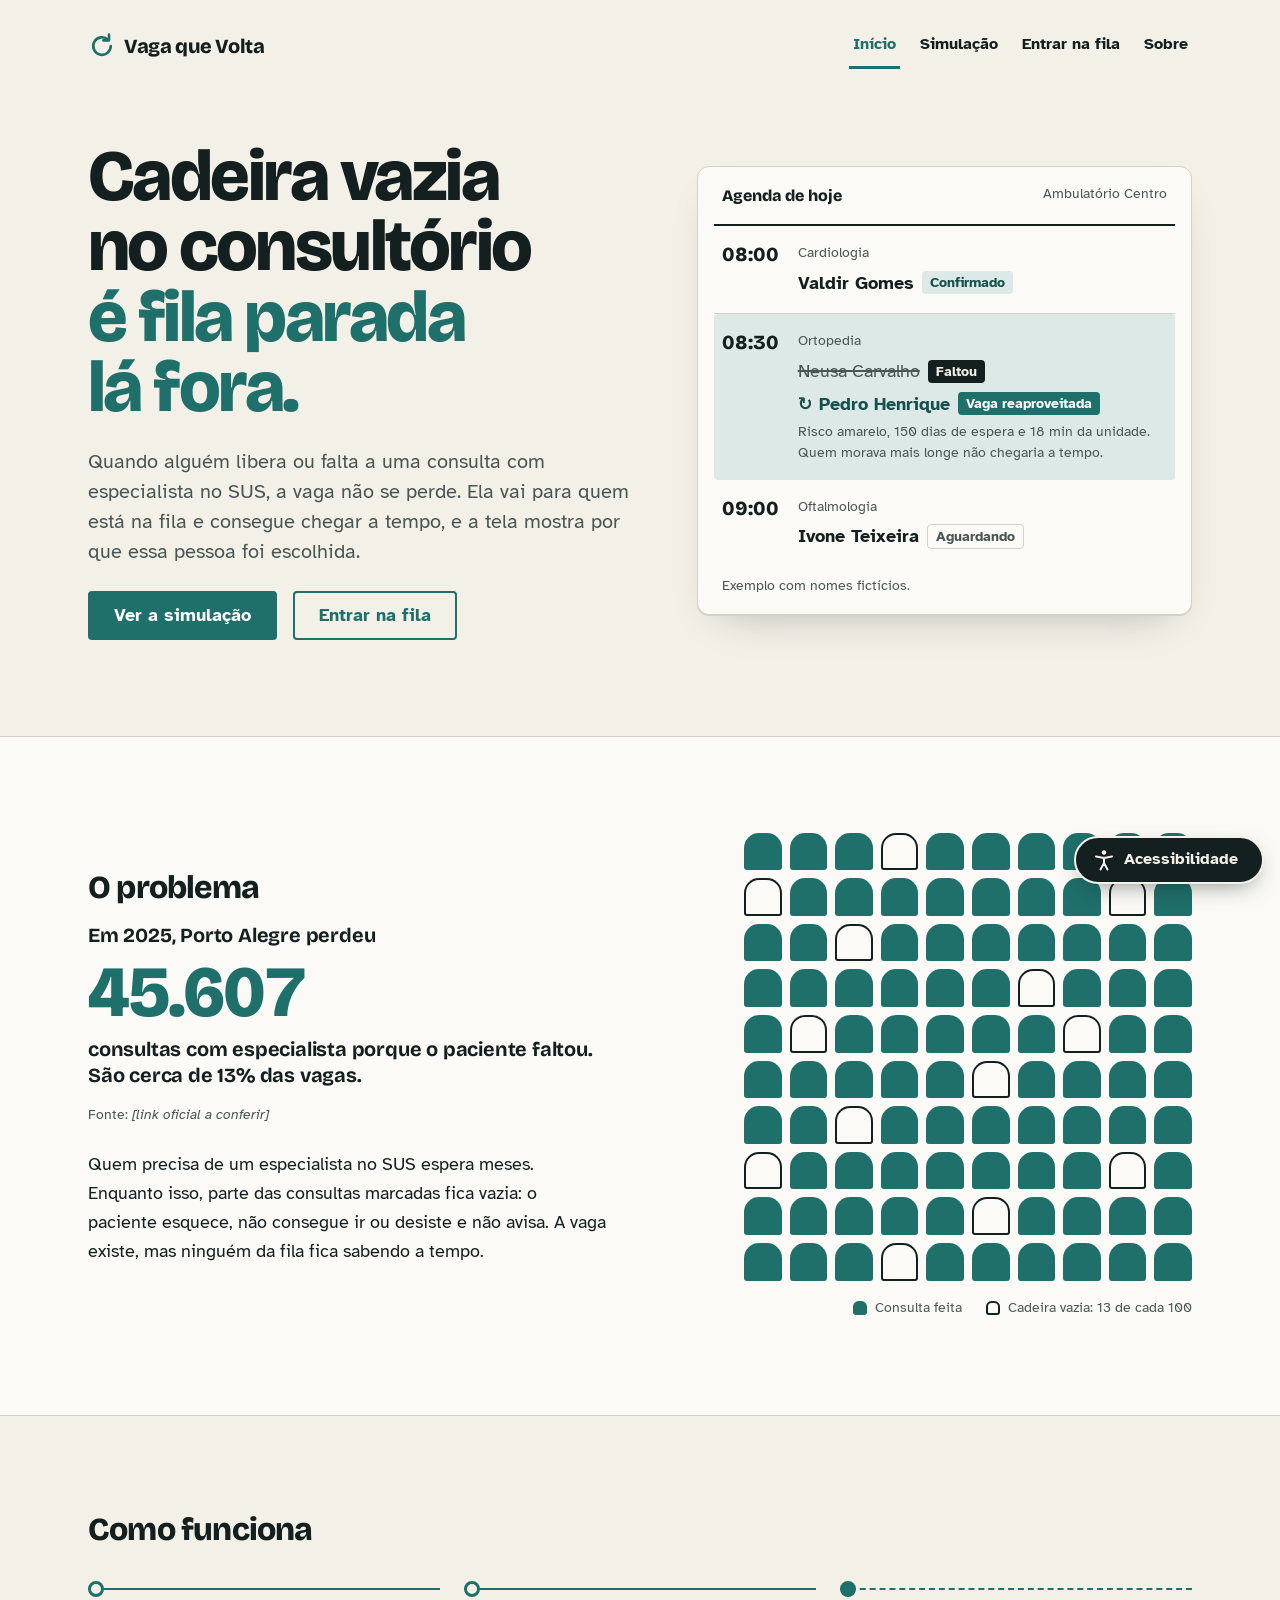
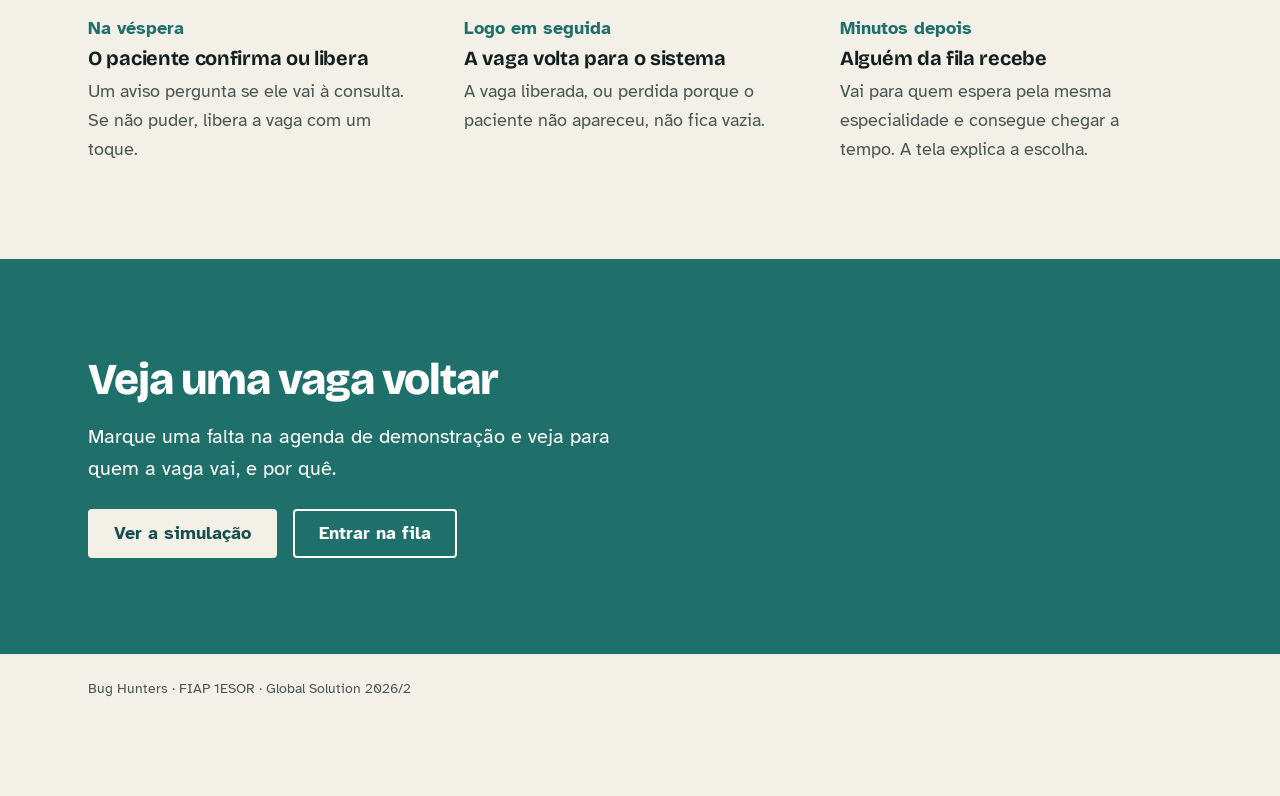
==== commit a37da5c5: "feat: painel de acessibilidade com voz, alto contraste e tamanho do texto Co-Authored-By: Claude Opu" ====
--- a/index.html
+++ b/index.html
@@ -164,5 +164,7 @@
       <p>Bug Hunters · FIAP 1ESOR · Global Solution 2026/2</p>
     </div>
   </footer>
+
+  <script src="js/acessibilidade.js"></script>
 </body>
 </html>
--- a/css/style.css
+++ b/css/style.css
@@ -821,16 +821,307 @@
   outline-color: var(--cor-sobre-destaque);
 }
 
-/* ---------- 12. Simulação (base para a Etapa 2) ---------- */
+/* ---------- 12. Simulação ---------- */
+.painel-dia {
+  display: flex;
+  flex-wrap: wrap;
+  align-items: center;
+  gap: var(--esp-3) var(--esp-4);
+  padding: var(--esp-4) 0;
+  border-bottom: 1px solid var(--cor-linha);
+}
+
+.painel-dia p {
+  margin: 0;
+}
+
+.painel-dia-local {
+  flex: 1 1 18rem;
+  font-size: var(--texto-pp);
+  color: var(--cor-texto-suave);
+}
+
+.painel-dia-unidade {
+  font-weight: 700;
+  color: var(--cor-texto);
+  font-size: 1rem;
+}
+
+.painel-dia-contador {
+  font-weight: 700;
+}
+
+.painel-dia-contador strong {
+  display: inline-block;
+  min-width: 2.5rem;
+  margin-left: var(--esp-1);
+  padding: 0 var(--esp-2);
+  border-radius: var(--raio-p);
+  background: var(--cor-destaque);
+  color: var(--cor-sobre-destaque);
+  font-family: var(--fonte-titulo);
+  font-size: var(--texto-m);
+  text-align: center;
+  font-variant-numeric: tabular-nums;
+}
+
 .simulacao-layout {
   display: grid;
-  gap: 0 var(--esp-5);
+  gap: var(--esp-5);
+  padding: var(--esp-5) 0 var(--esp-6);
+}
+
+.simulacao-ajuda {
+  font-size: var(--texto-pp);
+  color: var(--cor-texto-suave);
+}
+
+.periodo-titulo {
+  font-size: 1rem;
+  color: var(--cor-texto-suave);
+  margin: var(--esp-4) 0 var(--esp-2);
 }
 
 .grade-agenda {
   display: grid;
   gap: var(--esp-3);
-  grid-template-columns: 1fr;
+  grid-template-columns: repeat(auto-fill, minmax(min(100%, 15rem), 1fr));
+}
+
+/* Cartão de horário */
+.horario-cartao {
+  display: flex;
+  flex-direction: column;
+  gap: var(--esp-1);
+  background: var(--cor-superficie);
+  border: 1px solid var(--cor-linha);
+  border-radius: var(--raio-m);
+  padding: var(--esp-3);
+}
+
+.horario-cartao p {
+  margin: 0;
+}
+
+.horario-cartao-topo {
+  display: flex;
+  justify-content: space-between;
+  align-items: center;
+  gap: var(--esp-2);
+}
+
+.horario-cartao-hora {
+  margin: 0;
+  font-family: var(--fonte-titulo);
+  line-height: 1.2;
+  font-size: var(--texto-m);
+  font-weight: 800;
+  font-variant-numeric: tabular-nums;
+}
+
+.horario-cartao-especialidade {
+  font-size: var(--texto-pp);
+  color: var(--cor-texto-suave);
+}
+
+.horario-cartao-paciente {
+  font-weight: 700;
+}
+
+.horario-cartao-acoes {
+  display: flex;
+  flex-wrap: wrap;
+  gap: var(--esp-2);
+  margin-top: var(--esp-2);
+}
+
+.horario-cartao-original {
+  color: var(--cor-texto-suave);
+}
+
+.horario-cartao-recebido {
+  font-weight: 700;
+  color: var(--cor-destaque-escuro);
+}
+
+.horario-cartao-motivo {
+  font-size: var(--texto-pp);
+  color: var(--cor-texto-suave);
+  line-height: 1.45;
+}
+
+.horario-cartao--confirmado {
+  border-color: var(--cor-destaque);
+}
+
+.horario-cartao--reaproveitado {
+  background: var(--cor-destaque-claro);
+  border-color: var(--cor-destaque);
+}
+
+.horario-cartao--encaixe {
+  background: transparent;
+  border-style: dashed;
+  border-color: var(--cor-texto-suave);
+}
+
+@media (prefers-reduced-motion: no-preference) {
+  .horario-cartao--reaproveitado,
+  .horario-cartao--encaixe {
+    animation: vaga-volta-cartao 700ms ease-out;
+  }
+}
+
+@keyframes vaga-volta-cartao {
+  from {
+    background: var(--cor-superficie);
+  }
+}
+
+/* Coluna lateral: histórico e fila */
+.simulacao-lateral {
+  display: grid;
+  gap: var(--esp-5);
+  align-content: start;
+}
+
+.historico-lista,
+.fila-lista,
+.historico-descartes {
+  list-style: none;
+  margin: 0;
+  padding: 0;
+}
+
+.historico-lista {
+  display: grid;
+  gap: var(--esp-3);
+}
+
+.historico-vazio,
+.fila-vazia {
+  color: var(--cor-texto-suave);
+  font-size: var(--texto-pp);
+  padding: var(--esp-3);
+  border: 1px dashed var(--cor-linha);
+  border-radius: var(--raio-m);
+}
+
+.historico-item {
+  border-left: 4px solid var(--cor-destaque);
+  padding: var(--esp-1) 0 var(--esp-1) var(--esp-3);
+}
+
+.historico-item:first-child {
+  background: var(--cor-superficie);
+  padding: var(--esp-3);
+  border-radius: 0 var(--raio-m) var(--raio-m) 0;
+}
+
+.historico-item p {
+  margin: 0 0 var(--esp-1);
+}
+
+.historico-contexto {
+  font-size: var(--texto-pp);
+  color: var(--cor-texto-suave);
+}
+
+.historico-motivo {
+  font-size: var(--texto-pp);
+  color: var(--cor-texto-suave);
+}
+
+.historico-detalhes {
+  margin-top: var(--esp-2);
+  font-size: var(--texto-pp);
+}
+
+.historico-detalhes summary {
+  cursor: pointer;
+  font-weight: 700;
+  color: var(--cor-destaque);
+  padding: var(--esp-1) 0;
+}
+
+.historico-descartes {
+  margin-top: var(--esp-2);
+  display: grid;
+  gap: var(--esp-1);
+}
+
+.fila-topo {
+  display: flex;
+  justify-content: space-between;
+  align-items: baseline;
+  gap: var(--esp-3);
+}
+
+.fila-total {
+  margin: 0;
+  font-size: var(--texto-pp);
+  color: var(--cor-texto-suave);
+}
+
+.fila-filtro {
+  margin-bottom: var(--esp-3);
+}
+
+.fila-item {
+  padding: var(--esp-3) 0;
+  border-bottom: 1px solid var(--cor-linha);
+}
+
+.fila-item p {
+  margin: 0;
+}
+
+.fila-item-nome {
+  display: flex;
+  align-items: center;
+  gap: var(--esp-2);
+}
+
+.fila-item-local {
+  font-size: var(--texto-pp);
+  color: var(--cor-texto-suave);
+}
+
+.fila-item .fila-item-dados {
+  display: flex;
+  flex-wrap: wrap;
+  align-items: center;
+  gap: var(--esp-1) var(--esp-3);
+  margin-top: var(--esp-2);
+  font-size: var(--texto-pp);
+}
+
+.fila-item .fila-item-pontos {
+  font-size: var(--texto-pp);
+  color: var(--cor-texto-suave);
+  margin-top: var(--esp-1);
+}
+
+.fila-rodape {
+  display: flex;
+  flex-wrap: wrap;
+  justify-content: space-between;
+  gap: var(--esp-2) var(--esp-4);
+  margin-top: var(--esp-3);
+  font-size: var(--texto-pp);
+}
+
+.fila-item--saindo {
+  background: var(--cor-destaque-claro);
+  border-radius: var(--raio-p);
+  padding-left: var(--esp-3);
+  padding-right: var(--esp-3);
+}
+
+.fila-item .fila-item-agendado {
+  margin-top: var(--esp-2);
+  font-weight: 700;
+  color: var(--cor-destaque-escuro);
 }
 
 /* ---------- 13. Formulário (base para a Etapa 3) ---------- */
@@ -863,9 +1154,6 @@
   width: 100%;
 }
 
-.campo [aria-invalid="true"] {
-  border-color: var(--cor-erro);
-}
 
 .erro {
   color: var(--cor-erro);
@@ -876,6 +1164,153 @@
 
 .erro:empty {
   display: none;
+}
+
+.formulario-nota,
+.dica {
+  font-size: var(--texto-pp);
+  color: var(--cor-texto-suave);
+  margin: 0;
+}
+
+.formulario-nota {
+  margin-bottom: var(--esp-4);
+}
+
+.campo input[type="text"]:hover,
+.campo input[type="tel"]:hover,
+.campo select:hover {
+  border-color: var(--cor-texto);
+}
+
+.campo-grupo {
+  border: 0;
+  margin: 0;
+  padding: 0;
+  min-width: 0;
+}
+
+.campo-grupo legend {
+  padding: 0;
+  margin-bottom: var(--esp-2);
+}
+
+.opcoes {
+  display: flex;
+  flex-wrap: wrap;
+  gap: var(--esp-2) var(--esp-4);
+}
+
+.opcao {
+  display: inline-flex;
+  align-items: flex-start;
+  gap: var(--esp-2);
+  font-weight: 400;
+  cursor: pointer;
+  padding: var(--esp-1) 0;
+}
+
+.campo .opcao {
+  font-weight: 400;
+}
+
+.opcao input {
+  width: 1.375rem;
+  height: 1.375rem;
+  margin: 0.1rem 0 0;
+  flex-shrink: 0;
+  accent-color: var(--cor-destaque);
+}
+
+.opcao--consentimento {
+  max-width: var(--largura-texto);
+}
+
+.campo input[aria-invalid="true"],
+.campo select[aria-invalid="true"] {
+  border-color: var(--cor-erro);
+}
+
+.opcao input[aria-invalid="true"] {
+  outline: 2px solid var(--cor-erro);
+  outline-offset: 1px;
+}
+
+/* Resumo de erros no topo do formulário */
+.resumo-erros {
+  max-width: var(--largura-texto);
+  border: 2px solid var(--cor-erro);
+  border-radius: var(--raio-m);
+  background: var(--cor-superficie);
+  padding: var(--esp-3) var(--esp-4);
+  margin-bottom: var(--esp-4);
+}
+
+.resumo-erros-titulo {
+  font-size: 1.125rem;
+  color: var(--cor-erro);
+  margin-bottom: var(--esp-2);
+}
+
+.resumo-erros ul {
+  margin: 0;
+  padding-left: 1.25rem;
+}
+
+.resumo-erros a {
+  color: var(--cor-erro);
+}
+
+/* Confirmação depois do cadastro */
+.confirmacao {
+  max-width: var(--largura-texto);
+}
+
+.confirmacao h2 {
+  color: var(--cor-destaque);
+}
+
+.confirmacao-dados {
+  display: flex;
+  flex-wrap: wrap;
+  gap: var(--esp-3) var(--esp-5);
+  margin: var(--esp-4) 0;
+  padding: var(--esp-4) 0;
+  border-top: 1px solid var(--cor-linha);
+  border-bottom: 1px solid var(--cor-linha);
+}
+
+.confirmacao-dados dt {
+  font-size: var(--texto-pp);
+  color: var(--cor-texto-suave);
+  margin-bottom: var(--esp-1);
+}
+
+.confirmacao-dados dd {
+  margin: 0;
+  font-weight: 700;
+}
+
+.confirmacao-aviso {
+  color: var(--cor-texto-suave);
+}
+
+/* Botão com cara de link (ação pequena, como "Apagar meus cadastros") */
+.link-botao {
+  background: none;
+  border: 0;
+  padding: 0;
+  font: inherit;
+  font-size: var(--texto-pp);
+  color: var(--cor-destaque);
+  text-decoration: underline;
+  text-underline-offset: 0.18em;
+  cursor: pointer;
+}
+
+.link-botao:hover {
+  color: var(--cor-destaque-escuro);
+  text-decoration-thickness: 2px;
 }
 
 /* ---------- 14. Sobre ---------- */
@@ -923,6 +1358,191 @@
 
 .rodape p {
   margin: 0;
+}
+
+/* Espaço para o botão fixo de acessibilidade não cobrir o rodapé */
+body {
+  padding-bottom: 4.5rem;
+}
+
+/* ---------- 15b. Painel de acessibilidade ---------- */
+.a11y {
+  position: fixed;
+  right: var(--esp-3);
+  bottom: var(--esp-3);
+  z-index: 50;
+  display: flex;
+  flex-direction: column;
+  align-items: flex-end;
+  gap: var(--esp-2);
+}
+
+.a11y-alternar {
+  display: inline-flex;
+  align-items: center;
+  gap: var(--esp-2);
+  min-height: 3rem;
+  padding: var(--esp-2) var(--esp-4) var(--esp-2) var(--esp-3);
+  border: 2px solid var(--cor-fundo);
+  border-radius: 999px;
+  background: var(--cor-texto);
+  color: var(--cor-fundo);
+  font: inherit;
+  font-size: 1rem;
+  font-weight: 700;
+  cursor: pointer;
+  box-shadow: 0 8px 24px -10px rgba(20, 32, 31, 0.6);
+}
+
+.a11y-alternar:hover {
+  background: var(--cor-destaque-escuro);
+}
+
+.a11y-alternar[aria-expanded="true"] {
+  background: var(--cor-destaque);
+  color: var(--cor-sobre-destaque);
+}
+
+.a11y-alternar svg {
+  width: 1.5rem;
+  height: 1.5rem;
+  fill: none;
+  stroke: currentColor;
+  stroke-width: 2;
+  stroke-linecap: round;
+  stroke-linejoin: round;
+}
+
+.a11y-alternar svg circle {
+  fill: currentColor;
+  stroke: none;
+}
+
+.painel-a11y {
+  width: min(20rem, calc(100vw - 2rem));
+  max-height: calc(100vh - 6rem);
+  overflow-y: auto;
+  background: var(--cor-superficie);
+  border: 2px solid var(--cor-texto);
+  border-radius: var(--raio-m);
+  padding: var(--esp-3);
+  display: grid;
+  gap: var(--esp-2);
+  box-shadow: 0 18px 40px -20px rgba(20, 32, 31, 0.5);
+}
+
+.painel-a11y[hidden] {
+  display: none;
+}
+
+.painel-a11y-titulo {
+  font-family: var(--fonte-titulo);
+  font-weight: 800;
+  font-size: 1.125rem;
+  margin: 0 0 var(--esp-1);
+}
+
+.painel-a11y-botao {
+  display: grid;
+  grid-template-columns: 1fr auto;
+  align-items: center;
+  gap: 0 var(--esp-2);
+  width: 100%;
+  min-height: 3rem;
+  padding: var(--esp-2) var(--esp-3);
+  border: 1px solid var(--cor-linha);
+  border-radius: var(--raio-p);
+  background: var(--cor-fundo);
+  color: var(--cor-texto);
+  font: inherit;
+  font-size: 1rem;
+  text-align: left;
+  cursor: pointer;
+}
+
+.painel-a11y-botao:hover {
+  border-color: var(--cor-texto);
+}
+
+.painel-a11y-acao {
+  font-weight: 700;
+}
+
+.painel-a11y-detalhe {
+  grid-column: 1;
+  font-size: var(--texto-pp);
+  color: var(--cor-texto-suave);
+}
+
+.painel-a11y-estado {
+  grid-column: 2;
+  grid-row: 1 / span 2;
+  font-size: var(--texto-pp);
+  font-weight: 700;
+  padding: 0.125rem var(--esp-2);
+  border-radius: 999px;
+  border: 1px solid var(--cor-linha);
+  color: var(--cor-texto-suave);
+}
+
+.painel-a11y-botao[aria-pressed="true"] {
+  border-color: var(--cor-destaque);
+}
+
+.painel-a11y-botao[aria-pressed="true"] .painel-a11y-estado {
+  background: var(--cor-destaque);
+  border-color: var(--cor-destaque);
+  color: var(--cor-sobre-destaque);
+}
+
+.painel-a11y-fonte {
+  display: flex;
+  flex-wrap: wrap;
+  align-items: center;
+  justify-content: space-between;
+  gap: var(--esp-2);
+  padding: var(--esp-2) var(--esp-1) 0;
+}
+
+.painel-a11y-fonte-controles {
+  display: flex;
+  align-items: center;
+  gap: var(--esp-2);
+}
+
+.painel-a11y-fonte-botao {
+  min-width: 3rem;
+  min-height: 2.75rem;
+  border: 2px solid var(--cor-destaque);
+  border-radius: var(--raio-p);
+  background: transparent;
+  color: var(--cor-destaque);
+  font-family: var(--fonte-titulo);
+  font-size: 1.0625rem;
+  font-weight: 800;
+  cursor: pointer;
+}
+
+.painel-a11y-fonte-botao:hover {
+  background: var(--cor-destaque-claro);
+}
+
+.painel-a11y-fonte-botao:disabled {
+  border-color: var(--cor-linha);
+  color: var(--cor-texto-suave);
+  background: transparent;
+  cursor: not-allowed;
+}
+
+.painel-a11y-fonte-valor {
+  min-width: 3rem;
+  text-align: center;
+  font-weight: 700;
+  font-variant-numeric: tabular-nums;
+}
+
+body.alto-contraste .a11y-alternar {
+  border-color: var(--cor-destaque);
 }
 
 /* ---------- 16. Tablet: 768px ---------- */
@@ -984,9 +1604,6 @@
     top: -0.5625rem;
   }
 
-  .grade-agenda {
-    grid-template-columns: repeat(2, 1fr);
-  }
 }
 
 /* ---------- 17. Desktop: 1024px ---------- */
@@ -1032,11 +1649,8 @@
   }
 
   .simulacao-layout {
-    grid-template-columns: 1fr 20rem;
+    grid-template-columns: minmax(0, 1fr) 22rem;
     align-items: start;
   }
 
-  .grade-agenda {
-    grid-template-columns: repeat(3, 1fr);
-  }
-}
+}
